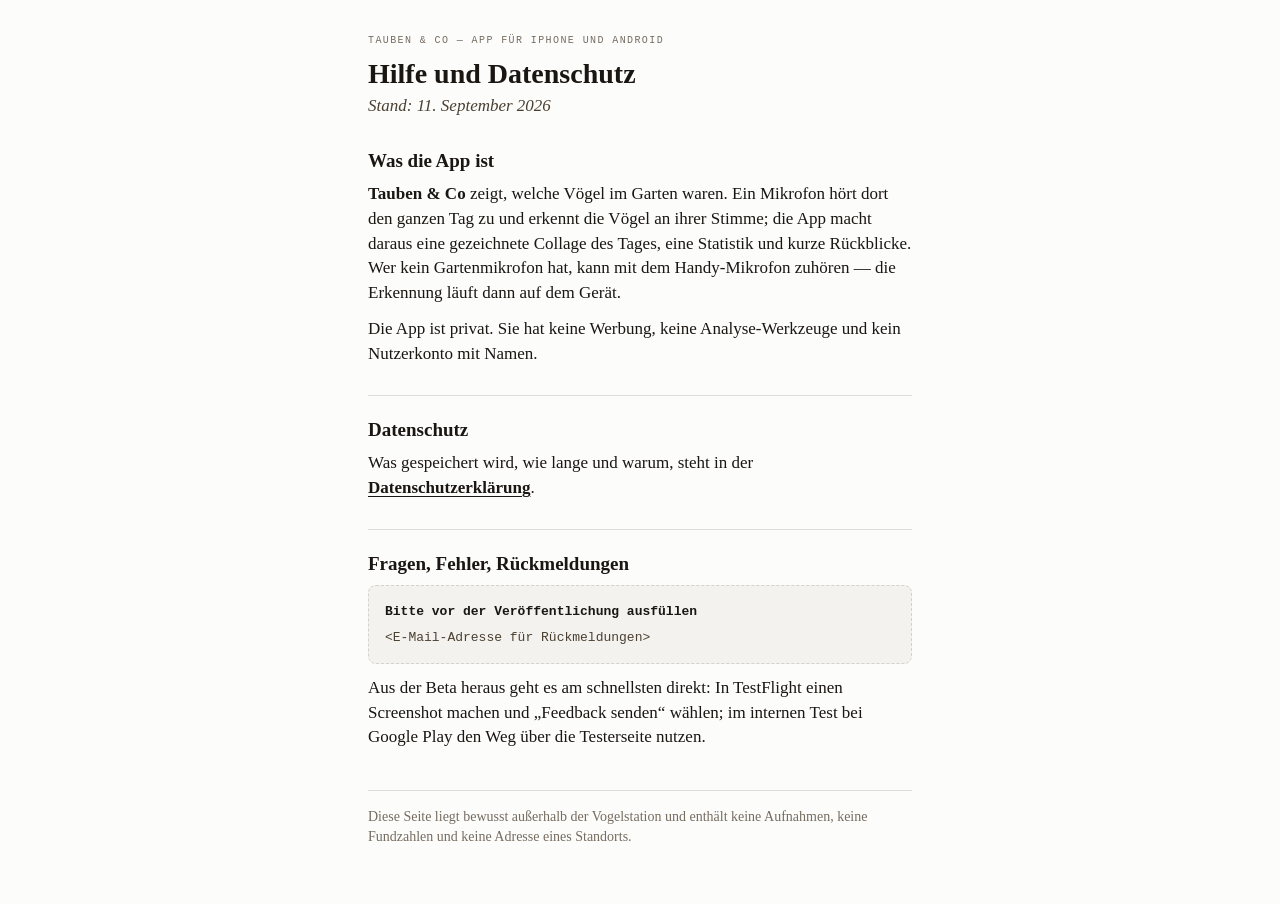
==== index.html @ 103d19b1 "Hilfe- und Datenschutzseite für die App „Tauben & Co" Google Play verlangt eine öffentlich erreichba" ====
<!doctype html>
<html lang="de">
<head>
<meta charset="utf-8">
<meta name="viewport" content="width=device-width, initial-scale=1">
<meta name="robots" content="noindex">
<title>Tauben &amp; Co — Hilfe und Datenschutz</title>
<!--
  Startseite der Support-Seite zur App "Tauben & Co".
  Zweck: oeffentlich erreichbare Adresse fuer Google Play (Datenschutz-URL,
  Pflicht) und App Store Connect (Support-URL, Pflicht). Die Webseite
  taubenundco.de selbst liegt hinter dem Anmelde-Tor und taugt dafuer nicht.
  Stil: Papier/Tinte aus docs/DESIGN.md §3, alles inline, kein Skript,
  kein externer Aufruf, keine Daten aus der Station.
-->
<style>
  :root {
    --paper:  #FCFCFB;
    --paper2: #F3F2EE;
    --ink:    #1A1612;
    --ink2:   #4A3F31;
    --ink-soft-text: #766C60;
    --hairline: rgba(26,22,18,.14);
  }
  @media (prefers-color-scheme: dark) {
    :root {
      --paper:  #17181C;
      --paper2: #212329;
      --ink:    #ECE8E1;
      --ink2:   #B7AFA2;
      --ink-soft-text: #90897D;
      --hairline: rgba(236,232,225,.20);
    }
  }
  html { -webkit-text-size-adjust: 100%; }
  body {
    margin: 0;
    background: var(--paper);
    color: var(--ink);
    font-family: ui-serif, "Iowan Old Style", "New York", Georgia, serif;
    font-size: 17px;
    line-height: 1.45;
  }
  main { max-width: 34rem; margin: 0 auto; padding: 34px 24px 56px; }
  .pre {
    font-family: ui-monospace, "SF Mono", Menlo, monospace;
    font-size: 10px; letter-spacing: .14em; text-transform: uppercase;
    color: var(--ink-soft-text); margin: 0 0 8px;
  }
  h1 { font-size: 28px; font-weight: 600; line-height: 1.2; margin: 0 0 4px; }
  .stand { color: var(--ink2); font-style: italic; margin: 0 0 28px; }
  h2 {
    font-size: 19px; font-weight: 600; margin: 28px 0 8px;
    padding-top: 20px; border-top: 1px solid var(--hairline);
  }
  h2:first-of-type { border-top: 0; padding-top: 0; }
  p, li { color: var(--ink); }
  p { margin: 0 0 12px; }
  ul { margin: 0 0 12px; padding-left: 20px; }
  li { margin-bottom: 6px; }
  a { color: var(--ink); text-underline-offset: 3px; }
  .platzhalter {
    display: block; background: var(--paper2);
    border: 1px dashed var(--hairline); border-radius: 8px;
    padding: 16px; margin: 0 0 12px;
    font-family: ui-monospace, "SF Mono", Menlo, monospace;
    font-size: 13px; line-height: 1.5; color: var(--ink2);
  }
  .platzhalter b { display: block; margin-bottom: 6px; color: var(--ink); }
  footer {
    margin-top: 40px; padding-top: 16px;
    border-top: 1px solid var(--hairline);
    color: var(--ink-soft-text); font-size: 14px;
  }
</style>
</head>
<body>
<main>

  <p class="pre">Tauben &amp; Co — App für iPhone und Android</p>
  <h1>Hilfe und Datenschutz</h1>
  <p class="stand">Stand: 11. September 2026</p>

  <h2>Was die App ist</h2>
  <p>
    <strong>Tauben &amp; Co</strong> zeigt, welche Vögel im Garten waren. Ein
    Mikrofon hört dort den ganzen Tag zu und erkennt die Vögel an ihrer Stimme;
    die App macht daraus eine gezeichnete Collage des Tages, eine Statistik und
    kurze Rückblicke. Wer kein Gartenmikrofon hat, kann mit dem Handy-Mikrofon
    zuhören — die Erkennung läuft dann auf dem Gerät.
  </p>
  <p>
    Die App ist privat. Sie hat keine Werbung, keine Analyse-Werkzeuge und kein
    Nutzerkonto mit Namen.
  </p>

  <h2>Datenschutz</h2>
  <p>
    Was gespeichert wird, wie lange und warum, steht in der
    <a href="datenschutz.html"><strong>Datenschutzerklärung</strong></a>.
  </p>

  <h2>Fragen, Fehler, Rückmeldungen</h2>
  <p class="platzhalter">
    <b>Bitte vor der Veröffentlichung ausfüllen</b>
    &lt;E-Mail-Adresse für Rückmeldungen&gt;
  </p>
  <p>
    Aus der Beta heraus geht es am schnellsten direkt: In TestFlight einen
    Screenshot machen und „Feedback senden“ wählen; im internen Test bei Google
    Play den Weg über die Testerseite nutzen.
  </p>

  <footer>
    Diese Seite liegt bewusst außerhalb der Vogelstation und enthält keine
    Aufnahmen, keine Fundzahlen und keine Adresse eines Standorts.
  </footer>

</main>
</body>
</html>
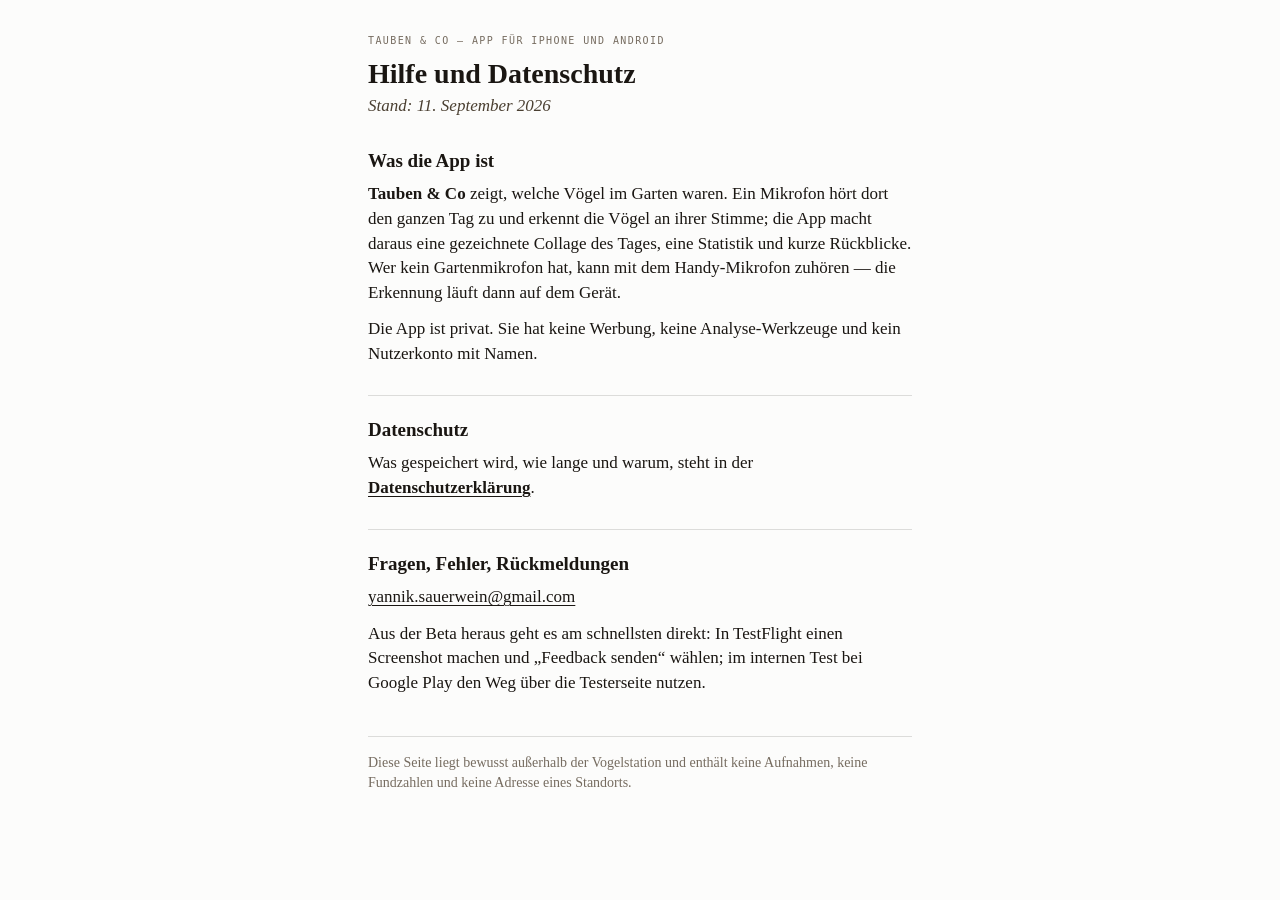
==== commit 327d296a: "Verantwortlichen und Kontaktadresse eingetragen Ersetzt die beiden Platzhalter: Name und E-Mail in A" ====
--- a/index.html
+++ b/index.html
@@ -101,9 +101,8 @@
   </p>
 
   <h2>Fragen, Fehler, Rückmeldungen</h2>
-  <p class="platzhalter">
-    <b>Bitte vor der Veröffentlichung ausfüllen</b>
-    &lt;E-Mail-Adresse für Rückmeldungen&gt;
+  <p>
+    <a href="mailto:yannik.sauerwein@gmail.com">yannik.sauerwein@gmail.com</a>
   </p>
   <p>
     Aus der Beta heraus geht es am schnellsten direkt: In TestFlight einen
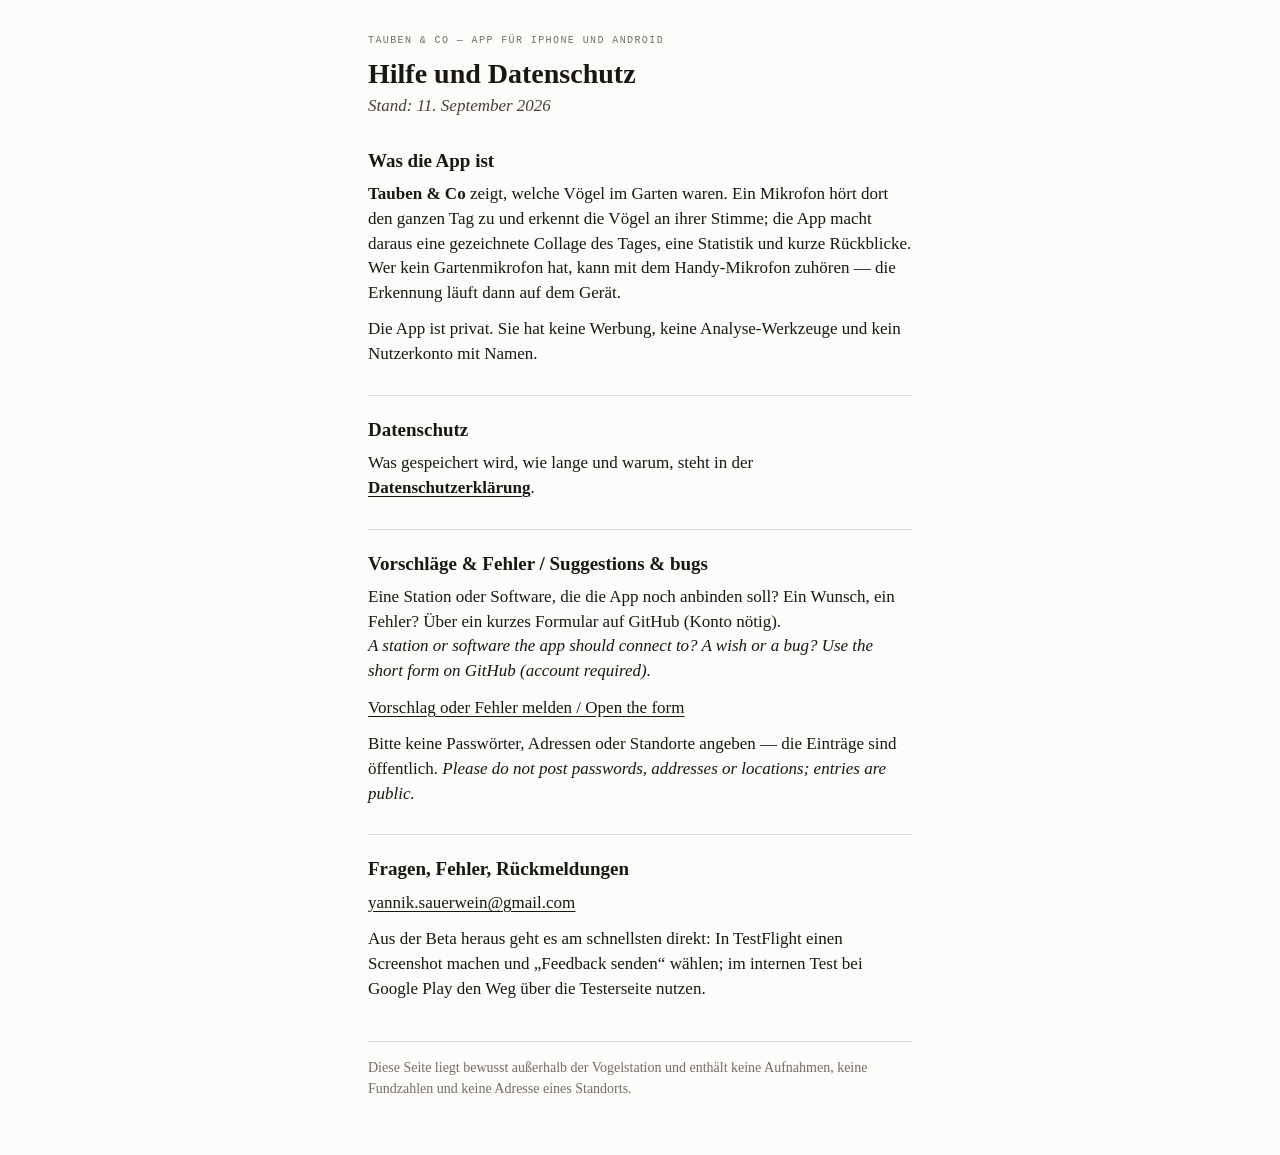
==== commit 3099e800: "Add issue forms for integration suggestions, features and bugs Bilingual (EN/DE) GitHub issue forms," ====
--- a/index.html
+++ b/index.html
@@ -100,6 +100,21 @@
     <a href="datenschutz.html"><strong>Datenschutzerklärung</strong></a>.
   </p>
 
+  <h2>Vorschläge &amp; Fehler / Suggestions &amp; bugs</h2>
+  <p>
+    Eine Station oder Software, die die App noch anbinden soll? Ein Wunsch, ein
+    Fehler? Über ein kurzes Formular auf GitHub (Konto nötig).<br>
+    <em>A station or software the app should connect to? A wish or a bug? Use
+    the short form on GitHub (account required).</em>
+  </p>
+  <p>
+    <a href="https://github.com/Yannick158/taubenundco-support/issues/new/choose">Vorschlag oder Fehler melden / Open the form</a>
+  </p>
+  <p>
+    Bitte keine Passwörter, Adressen oder Standorte angeben — die Einträge sind
+    öffentlich. <em>Please do not post passwords, addresses or locations; entries are public.</em>
+  </p>
+
   <h2>Fragen, Fehler, Rückmeldungen</h2>
   <p>
     <a href="mailto:yannik.sauerwein@gmail.com">yannik.sauerwein@gmail.com</a>
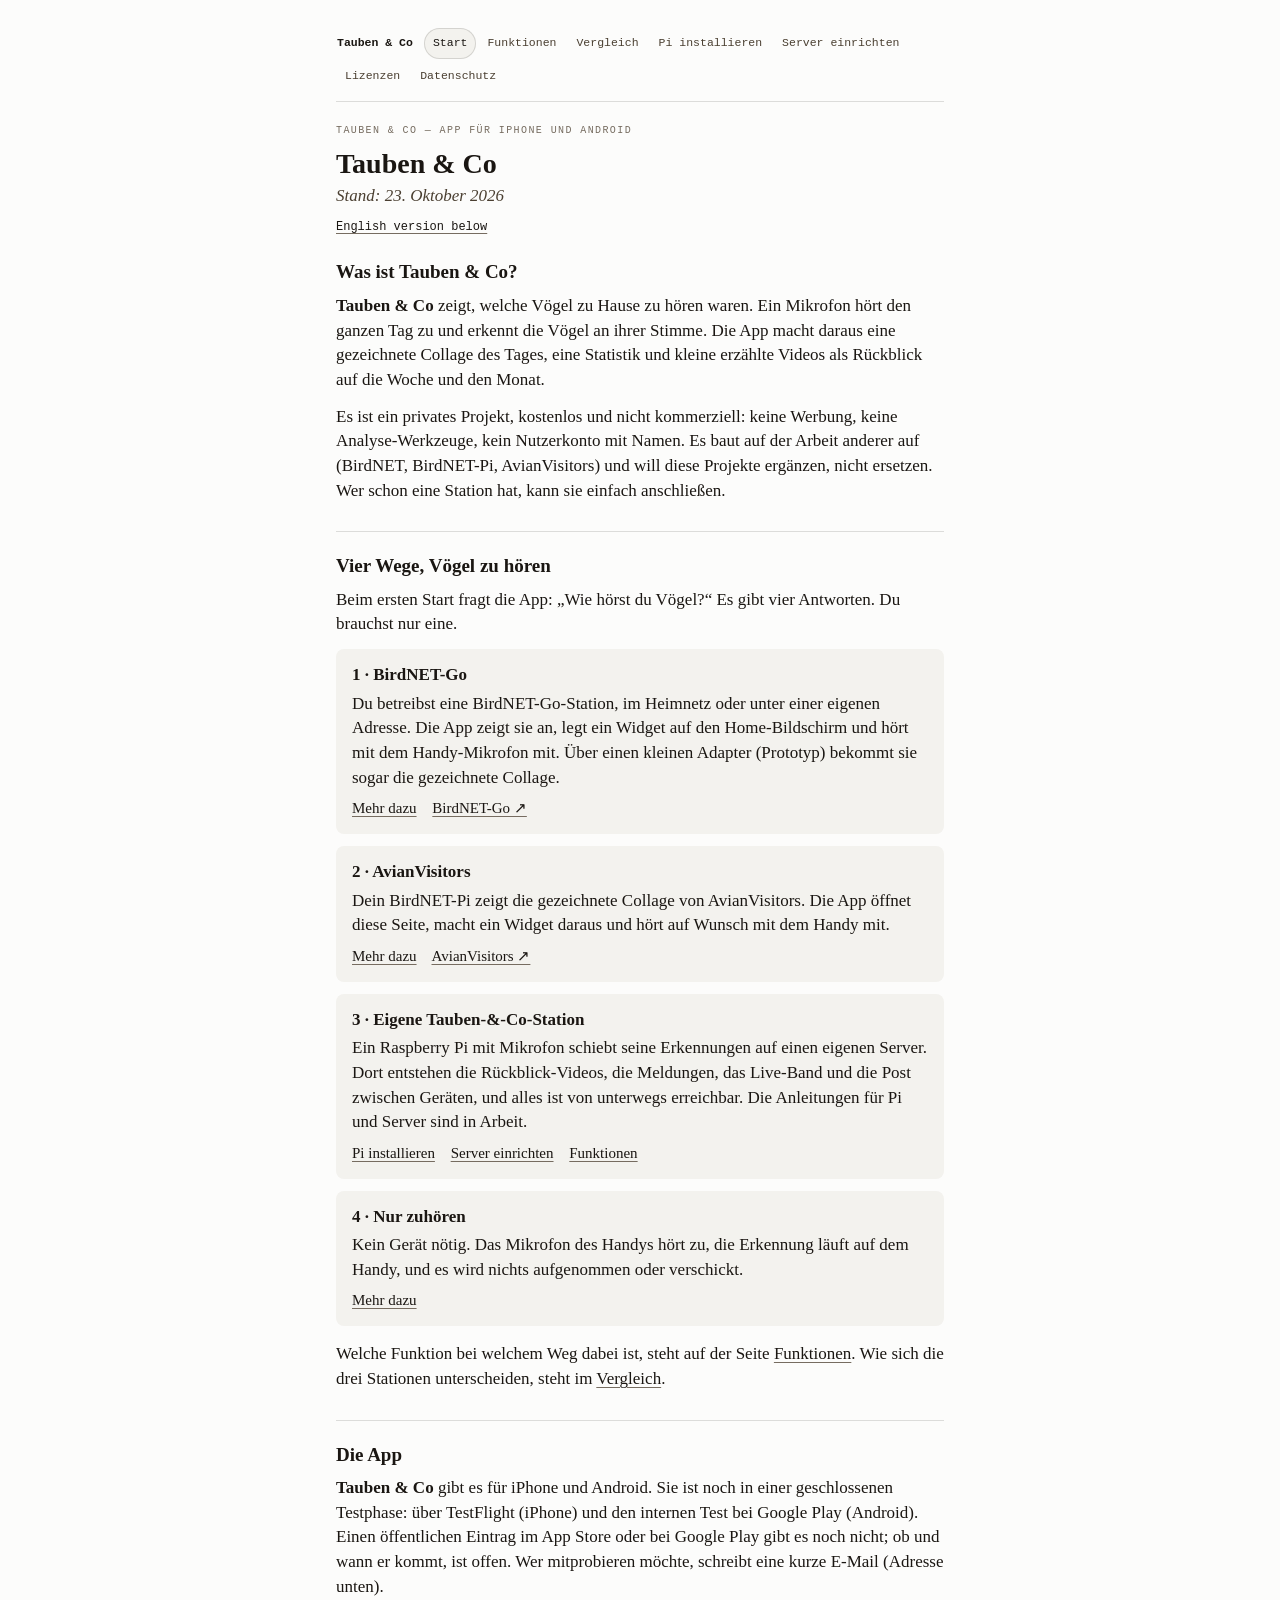
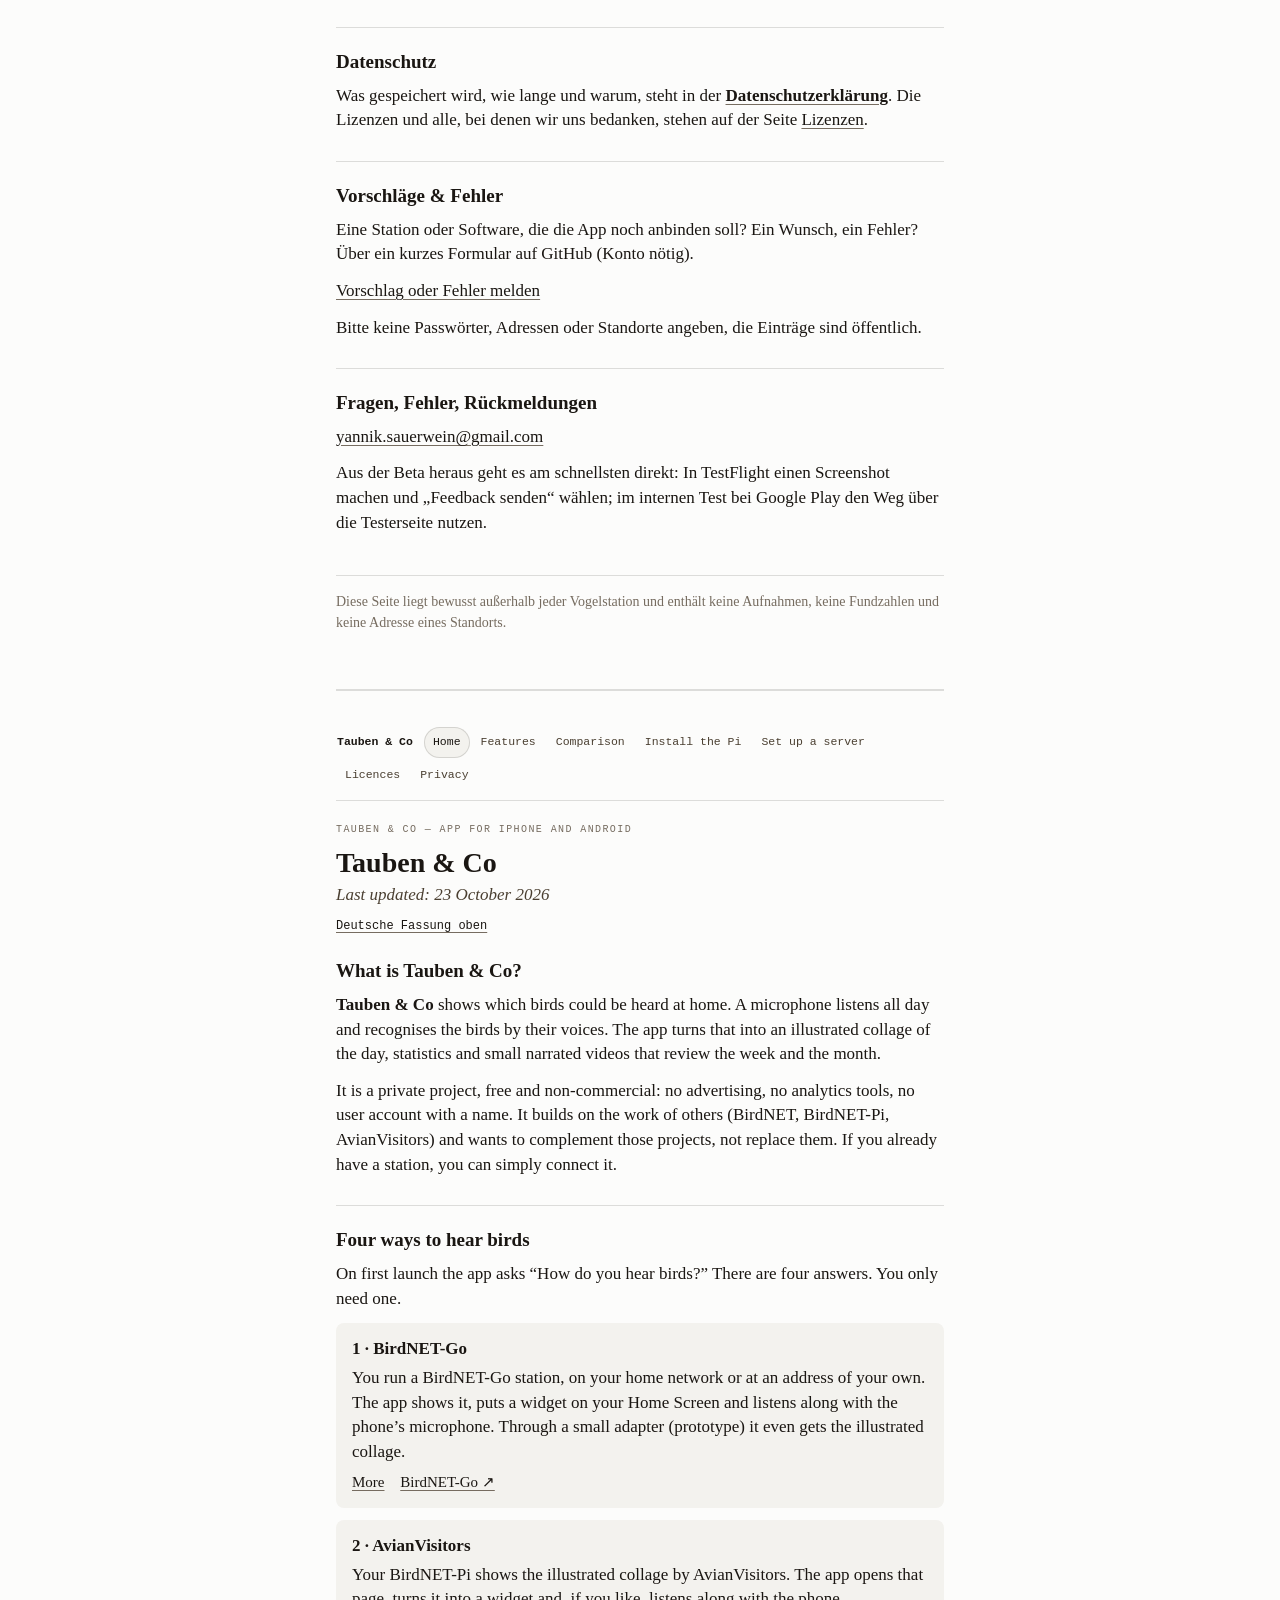
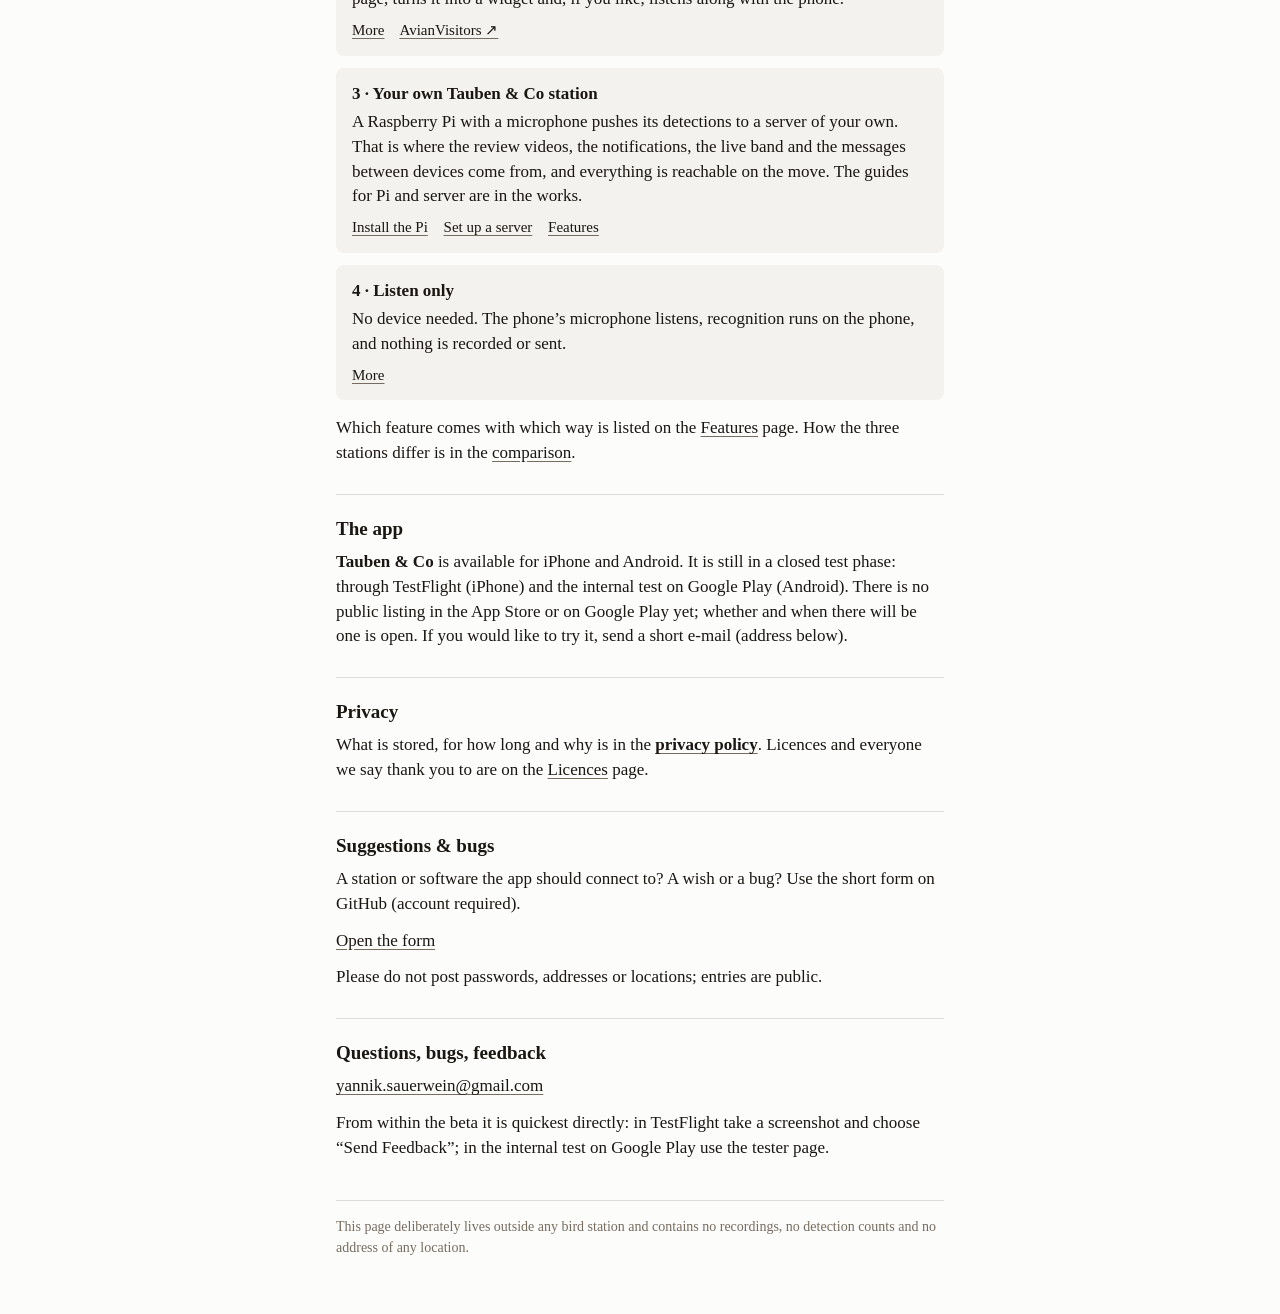
==== commit 38c9dab2: "Webseite: Funktionen, Vergleich, Anleitungen (Vorschau), Lizenzen, gemeinsame Navigation Neue Seiten" ====
--- a/index.html
+++ b/index.html
@@ -4,115 +4,96 @@
 <meta charset="utf-8">
 <meta name="viewport" content="width=device-width, initial-scale=1">
 <meta name="robots" content="noindex">
-<title>Tauben &amp; Co — Hilfe und Datenschutz</title>
-<!--
-  Startseite der Support-Seite zur App "Tauben & Co".
-  Zweck: oeffentlich erreichbare Adresse fuer Google Play (Datenschutz-URL,
-  Pflicht) und App Store Connect (Support-URL, Pflicht). Die Webseite
-  taubenundco.de selbst liegt hinter dem Anmelde-Tor und taugt dafuer nicht.
-  Stil: Papier/Tinte aus docs/DESIGN.md §3, alles inline, kein Skript,
-  kein externer Aufruf, keine Daten aus der Station.
--->
-<style>
-  :root {
-    --paper:  #FCFCFB;
-    --paper2: #F3F2EE;
-    --ink:    #1A1612;
-    --ink2:   #4A3F31;
-    --ink-soft-text: #766C60;
-    --hairline: rgba(26,22,18,.14);
-  }
-  @media (prefers-color-scheme: dark) {
-    :root {
-      --paper:  #17181C;
-      --paper2: #212329;
-      --ink:    #ECE8E1;
-      --ink2:   #B7AFA2;
-      --ink-soft-text: #90897D;
-      --hairline: rgba(236,232,225,.20);
-    }
-  }
-  html { -webkit-text-size-adjust: 100%; }
-  body {
-    margin: 0;
-    background: var(--paper);
-    color: var(--ink);
-    font-family: ui-serif, "Iowan Old Style", "New York", Georgia, serif;
-    font-size: 17px;
-    line-height: 1.45;
-  }
-  main { max-width: 34rem; margin: 0 auto; padding: 34px 24px 56px; }
-  .pre {
-    font-family: ui-monospace, "SF Mono", Menlo, monospace;
-    font-size: 10px; letter-spacing: .14em; text-transform: uppercase;
-    color: var(--ink-soft-text); margin: 0 0 8px;
-  }
-  h1 { font-size: 28px; font-weight: 600; line-height: 1.2; margin: 0 0 4px; }
-  .stand { color: var(--ink2); font-style: italic; margin: 0 0 28px; }
-  h2 {
-    font-size: 19px; font-weight: 600; margin: 28px 0 8px;
-    padding-top: 20px; border-top: 1px solid var(--hairline);
-  }
-  h2:first-of-type { border-top: 0; padding-top: 0; }
-  p, li { color: var(--ink); }
-  p { margin: 0 0 12px; }
-  ul { margin: 0 0 12px; padding-left: 20px; }
-  li { margin-bottom: 6px; }
-  a { color: var(--ink); text-underline-offset: 3px; }
-  .platzhalter {
-    display: block; background: var(--paper2);
-    border: 1px dashed var(--hairline); border-radius: 8px;
-    padding: 16px; margin: 0 0 12px;
-    font-family: ui-monospace, "SF Mono", Menlo, monospace;
-    font-size: 13px; line-height: 1.5; color: var(--ink2);
-  }
-  .platzhalter b { display: block; margin-bottom: 6px; color: var(--ink); }
-  footer {
-    margin-top: 40px; padding-top: 16px;
-    border-top: 1px solid var(--hairline);
-    color: var(--ink-soft-text); font-size: 14px;
-  }
-</style>
+<meta name="description" content="Tauben &amp; Co zeigt, welche Vögel zu Hause zu hören waren: vier Wege, Hilfe und Datenschutz.">
+<title>Hilfe und Datenschutz — Tauben &amp; Co · Help and privacy</title>
+<link rel="stylesheet" href="stil.css">
 </head>
 <body>
 <main>
 
+<section id="de" lang="de">
+  <nav class="nav" aria-label="Seiten"><a class="marke" href="index.html">Tauben &amp; Co</a><a href="index.html" aria-current="page">Start</a><a href="funktionen.html">Funktionen</a><a href="vergleich.html">Vergleich</a><a href="pi-installieren.html">Pi installieren</a><a href="server-einrichten.html">Server einrichten</a><a href="lizenzen.html">Lizenzen</a><a href="datenschutz.html">Datenschutz</a></nav>
   <p class="pre">Tauben &amp; Co — App für iPhone und Android</p>
-  <h1>Hilfe und Datenschutz</h1>
-  <p class="stand">Stand: 11. September 2026</p>
-
-  <h2>Was die App ist</h2>
-  <p>
-    <strong>Tauben &amp; Co</strong> zeigt, welche Vögel im Garten waren. Ein
-    Mikrofon hört dort den ganzen Tag zu und erkennt die Vögel an ihrer Stimme;
-    die App macht daraus eine gezeichnete Collage des Tages, eine Statistik und
-    kurze Rückblicke. Wer kein Gartenmikrofon hat, kann mit dem Handy-Mikrofon
-    zuhören — die Erkennung läuft dann auf dem Gerät.
-  </p>
-  <p>
-    Die App ist privat. Sie hat keine Werbung, keine Analyse-Werkzeuge und kein
-    Nutzerkonto mit Namen.
+  <h1>Tauben &amp; Co</h1>
+  <p class="stand">Stand: 23. Oktober 2026</p>
+  <p class="sprachhinweis"><a href="#en" hreflang="en">English version below</a></p>
+
+  <h2 class="erste">Was ist Tauben &amp; Co?</h2>
+  <p>
+    <strong>Tauben &amp; Co</strong> zeigt, welche Vögel zu Hause zu hören waren. Ein
+    Mikrofon hört den ganzen Tag zu und erkennt die Vögel an ihrer Stimme. Die App macht
+    daraus eine gezeichnete Collage des Tages, eine Statistik und kleine erzählte Videos
+    als Rückblick auf die Woche und den Monat.
+  </p>
+  <p>
+    Es ist ein privates Projekt, kostenlos und nicht kommerziell: keine Werbung, keine
+    Analyse-Werkzeuge, kein Nutzerkonto mit Namen. Es baut auf der Arbeit anderer auf
+    (BirdNET, BirdNET-Pi, AvianVisitors) und will diese Projekte ergänzen, nicht ersetzen.
+    Wer schon eine Station hat, kann sie einfach anschließen.
+  </p>
+
+  <h2>Vier Wege, Vögel zu hören</h2>
+  <p>Beim ersten Start fragt die App: „Wie hörst du Vögel?“ Es gibt vier Antworten. Du brauchst nur eine.</p>
+  <ul class="wege">
+    <li class="weg" id="weg-go">
+      <h3>1 · BirdNET-Go</h3>
+      <p>Du betreibst eine BirdNET-Go-Station, im Heimnetz oder unter einer eigenen Adresse.
+         Die App zeigt sie an, legt ein Widget auf den Home-Bildschirm und hört mit dem
+         Handy-Mikrofon mit. Über einen kleinen Adapter (Prototyp) bekommt sie sogar die
+         gezeichnete Collage.</p>
+      <p class="links"><a href="vergleich.html#go">Mehr dazu</a> <a href="https://github.com/tphakala/birdnet-go" rel="noopener">BirdNET-Go ↗</a></p>
+    </li>
+    <li class="weg" id="weg-avian">
+      <h3>2 · AvianVisitors</h3>
+      <p>Dein BirdNET-Pi zeigt die gezeichnete Collage von AvianVisitors. Die App öffnet diese
+         Seite, macht ein Widget daraus und hört auf Wunsch mit dem Handy mit.</p>
+      <p class="links"><a href="vergleich.html#avian">Mehr dazu</a> <a href="https://github.com/Twarner491/AvianVisitors" rel="noopener">AvianVisitors ↗</a></p>
+    </li>
+    <li class="weg" id="weg-station">
+      <h3>3 · Eigene Tauben-&amp;-Co-Station</h3>
+      <p>Ein Raspberry Pi mit Mikrofon schiebt seine Erkennungen auf einen eigenen Server.
+         Dort entstehen die Rückblick-Videos, die Meldungen, das Live-Band und die Post
+         zwischen Geräten, und alles ist von unterwegs erreichbar. Die Anleitungen für Pi und
+         Server sind in Arbeit.</p>
+      <p class="links"><a href="pi-installieren.html">Pi installieren</a> <a href="server-einrichten.html">Server einrichten</a> <a href="funktionen.html">Funktionen</a></p>
+    </li>
+    <li class="weg" id="weg-zuhoeren">
+      <h3>4 · Nur zuhören</h3>
+      <p>Kein Gerät nötig. Das Mikrofon des Handys hört zu, die Erkennung läuft auf dem
+         Handy, und es wird nichts aufgenommen oder verschickt.</p>
+      <p class="links"><a href="funktionen.html#zuhoeren">Mehr dazu</a></p>
+    </li>
+  </ul>
+  <p>Welche Funktion bei welchem Weg dabei ist, steht auf der Seite
+    <a href="funktionen.html">Funktionen</a>. Wie sich die drei Stationen unterscheiden, steht
+    im <a href="vergleich.html">Vergleich</a>.</p>
+
+  <h2>Die App</h2>
+  <p>
+    <strong>Tauben &amp; Co</strong> gibt es für iPhone und Android. Sie ist noch in einer
+    geschlossenen Testphase: über TestFlight (iPhone) und den internen Test bei Google Play
+    (Android). Einen öffentlichen Eintrag im App Store oder bei Google Play gibt es noch
+    nicht; ob und wann er kommt, ist offen. Wer mitprobieren möchte, schreibt eine kurze
+    E-Mail (Adresse unten).
   </p>
 
   <h2>Datenschutz</h2>
   <p>
     Was gespeichert wird, wie lange und warum, steht in der
-    <a href="datenschutz.html"><strong>Datenschutzerklärung</strong></a>.
-  </p>
-
-  <h2>Vorschläge &amp; Fehler / Suggestions &amp; bugs</h2>
-  <p>
-    Eine Station oder Software, die die App noch anbinden soll? Ein Wunsch, ein
-    Fehler? Über ein kurzes Formular auf GitHub (Konto nötig).<br>
-    <em>A station or software the app should connect to? A wish or a bug? Use
-    the short form on GitHub (account required).</em>
-  </p>
-  <p>
-    <a href="https://github.com/Yannick158/taubenundco-support/issues/new/choose">Vorschlag oder Fehler melden / Open the form</a>
-  </p>
-  <p>
-    Bitte keine Passwörter, Adressen oder Standorte angeben — die Einträge sind
-    öffentlich. <em>Please do not post passwords, addresses or locations; entries are public.</em>
+    <a href="datenschutz.html"><strong>Datenschutzerklärung</strong></a>. Die Lizenzen und
+    alle, bei denen wir uns bedanken, stehen auf der Seite <a href="lizenzen.html">Lizenzen</a>.
+  </p>
+
+  <h2>Vorschläge &amp; Fehler</h2>
+  <p>
+    Eine Station oder Software, die die App noch anbinden soll? Ein Wunsch, ein Fehler?
+    Über ein kurzes Formular auf GitHub (Konto nötig).
+  </p>
+  <p>
+    <a href="https://github.com/Yannick158/taubenundco-support/issues/new/choose">Vorschlag oder Fehler melden</a>
+  </p>
+  <p>
+    Bitte keine Passwörter, Adressen oder Standorte angeben, die Einträge sind öffentlich.
   </p>
 
   <h2>Fragen, Fehler, Rückmeldungen</h2>
@@ -120,15 +101,115 @@
     <a href="mailto:yannik.sauerwein@gmail.com">yannik.sauerwein@gmail.com</a>
   </p>
   <p>
-    Aus der Beta heraus geht es am schnellsten direkt: In TestFlight einen
-    Screenshot machen und „Feedback senden“ wählen; im internen Test bei Google
-    Play den Weg über die Testerseite nutzen.
+    Aus der Beta heraus geht es am schnellsten direkt: In TestFlight einen Screenshot
+    machen und „Feedback senden“ wählen; im internen Test bei Google Play den Weg über die
+    Testerseite nutzen.
   </p>
 
   <footer>
-    Diese Seite liegt bewusst außerhalb der Vogelstation und enthält keine
-    Aufnahmen, keine Fundzahlen und keine Adresse eines Standorts.
+    Diese Seite liegt bewusst außerhalb jeder Vogelstation und enthält keine Aufnahmen,
+    keine Fundzahlen und keine Adresse eines Standorts.
   </footer>
+
+</section>
+
+<section id="en" lang="en">
+  <nav class="nav" aria-label="Pages"><a class="marke" href="index.html">Tauben &amp; Co</a><a href="index.html" aria-current="page">Home</a><a href="funktionen.html">Features</a><a href="vergleich.html">Comparison</a><a href="pi-installieren.html">Install the Pi</a><a href="server-einrichten.html">Set up a server</a><a href="lizenzen.html">Licences</a><a href="datenschutz.html">Privacy</a></nav>
+  <p class="pre">Tauben &amp; Co — app for iPhone and Android</p>
+  <h1>Tauben &amp; Co</h1>
+  <p class="stand">Last updated: 23 October 2026</p>
+  <p class="sprachhinweis"><a href="#de" hreflang="de">Deutsche Fassung oben</a></p>
+
+  <h2 class="erste">What is Tauben &amp; Co?</h2>
+  <p>
+    <strong>Tauben &amp; Co</strong> shows which birds could be heard at home. A microphone
+    listens all day and recognises the birds by their voices. The app turns that into an
+    illustrated collage of the day, statistics and small narrated videos that review the
+    week and the month.
+  </p>
+  <p>
+    It is a private project, free and non-commercial: no advertising, no analytics tools, no
+    user account with a name. It builds on the work of others (BirdNET, BirdNET-Pi,
+    AvianVisitors) and wants to complement those projects, not replace them. If you already
+    have a station, you can simply connect it.
+  </p>
+
+  <h2>Four ways to hear birds</h2>
+  <p>On first launch the app asks “How do you hear birds?” There are four answers. You only need one.</p>
+  <ul class="wege">
+    <li class="weg">
+      <h3>1 · BirdNET-Go</h3>
+      <p>You run a BirdNET-Go station, on your home network or at an address of your own. The
+         app shows it, puts a widget on your Home Screen and listens along with the phone’s
+         microphone. Through a small adapter (prototype) it even gets the illustrated collage.</p>
+      <p class="links"><a href="vergleich.html#go-en">More</a> <a href="https://github.com/tphakala/birdnet-go" rel="noopener">BirdNET-Go ↗</a></p>
+    </li>
+    <li class="weg">
+      <h3>2 · AvianVisitors</h3>
+      <p>Your BirdNET-Pi shows the illustrated collage by AvianVisitors. The app opens that
+         page, turns it into a widget and, if you like, listens along with the phone.</p>
+      <p class="links"><a href="vergleich.html#avian-en">More</a> <a href="https://github.com/Twarner491/AvianVisitors" rel="noopener">AvianVisitors ↗</a></p>
+    </li>
+    <li class="weg">
+      <h3>3 · Your own Tauben &amp; Co station</h3>
+      <p>A Raspberry Pi with a microphone pushes its detections to a server of your own. That is
+         where the review videos, the notifications, the live band and the messages between
+         devices come from, and everything is reachable on the move. The guides for Pi and
+         server are in the works.</p>
+      <p class="links"><a href="pi-installieren.html#en">Install the Pi</a> <a href="server-einrichten.html#en">Set up a server</a> <a href="funktionen.html#en">Features</a></p>
+    </li>
+    <li class="weg">
+      <h3>4 · Listen only</h3>
+      <p>No device needed. The phone’s microphone listens, recognition runs on the phone, and
+         nothing is recorded or sent.</p>
+      <p class="links"><a href="funktionen.html#zuhoeren-en">More</a></p>
+    </li>
+  </ul>
+  <p>Which feature comes with which way is listed on the <a href="funktionen.html#en">Features</a>
+    page. How the three stations differ is in the <a href="vergleich.html#en">comparison</a>.</p>
+
+  <h2>The app</h2>
+  <p>
+    <strong>Tauben &amp; Co</strong> is available for iPhone and Android. It is still in a closed
+    test phase: through TestFlight (iPhone) and the internal test on Google Play (Android).
+    There is no public listing in the App Store or on Google Play yet; whether and when
+    there will be one is open. If you would like to try it, send a short e-mail (address below).
+  </p>
+
+  <h2>Privacy</h2>
+  <p>
+    What is stored, for how long and why is in the
+    <a href="datenschutz.html#en"><strong>privacy policy</strong></a>. Licences and everyone
+    we say thank you to are on the <a href="lizenzen.html#en">Licences</a> page.
+  </p>
+
+  <h2>Suggestions &amp; bugs</h2>
+  <p>
+    A station or software the app should connect to? A wish or a bug? Use the short form on
+    GitHub (account required).
+  </p>
+  <p>
+    <a href="https://github.com/Yannick158/taubenundco-support/issues/new/choose">Open the form</a>
+  </p>
+  <p>
+    Please do not post passwords, addresses or locations; entries are public.
+  </p>
+
+  <h2>Questions, bugs, feedback</h2>
+  <p>
+    <a href="mailto:yannik.sauerwein@gmail.com">yannik.sauerwein@gmail.com</a>
+  </p>
+  <p>
+    From within the beta it is quickest directly: in TestFlight take a screenshot and choose
+    “Send Feedback”; in the internal test on Google Play use the tester page.
+  </p>
+
+  <footer>
+    This page deliberately lives outside any bird station and contains no recordings, no
+    detection counts and no address of any location.
+  </footer>
+
+</section>
 
 </main>
 </body>
--- a/stil.css
+++ b/stil.css
@@ -0,0 +1,156 @@
+/* Gemeinsames Stylesheet der Seiten von "Tauben & Co".
+   Papier/Tinte wie in der App (docs/DESIGN.md §3). Keine fremden Schriften,
+   kein Skript, kein externer Aufruf. */
+:root {
+  --paper:  #FCFCFB;
+  --paper2: #F3F2EE;
+  --ink:    #1A1612;
+  --ink2:   #4A3F31;
+  --ink-soft-text: #766C60;
+  --hairline: rgba(26,22,18,.14);
+  --akzent: #2F5D3A;
+}
+@media (prefers-color-scheme: dark) {
+  :root {
+    --paper:  #17181C;
+    --paper2: #212329;
+    --ink:    #ECE8E1;
+    --ink2:   #B7AFA2;
+    --ink-soft-text: #90897D;
+    --hairline: rgba(236,232,225,.20);
+    --akzent: #8FC79B;
+  }
+}
+html { -webkit-text-size-adjust: 100%; }
+body {
+  margin: 0;
+  background: var(--paper);
+  color: var(--ink);
+  font-family: ui-serif, "Iowan Old Style", "New York", Georgia, serif;
+  font-size: 17px;
+  line-height: 1.45;
+}
+main { max-width: 38rem; margin: 0 auto; padding: 28px 20px 56px; }
+.pre {
+  font-family: ui-monospace, "SF Mono", Menlo, monospace;
+  font-size: 10px; letter-spacing: .14em; text-transform: uppercase;
+  color: var(--ink-soft-text); margin: 0 0 8px;
+}
+h1 { font-size: 28px; font-weight: 600; line-height: 1.2; margin: 0 0 4px; }
+.stand { color: var(--ink2); font-style: italic; margin: 0 0 20px; }
+h2 {
+  font-size: 19px; font-weight: 600; margin: 28px 0 8px;
+  padding-top: 20px; border-top: 1px solid var(--hairline);
+}
+h2.erste { border-top: 0; padding-top: 0; margin-top: 20px; }
+h3 { font-size: 16px; font-weight: 600; margin: 18px 0 6px; }
+p { margin: 0 0 12px; }
+ul, ol { margin: 0 0 12px; padding-left: 22px; }
+li { margin-bottom: 6px; }
+strong { font-weight: 600; }
+a { color: var(--ink); text-underline-offset: 3px; text-decoration-color: var(--ink-soft-text); }
+a:hover { text-decoration-color: var(--ink); }
+code {
+  font-family: ui-monospace, "SF Mono", Menlo, monospace;
+  font-size: .86em; background: var(--paper2); padding: 1px 5px; border-radius: 4px;
+}
+
+/* Navigation: steht am Anfang jeder Sprachfassung */
+.nav {
+  display: flex; flex-wrap: wrap; gap: 2px 2px;
+  margin: 0 0 22px; padding: 0 0 10px; border-bottom: 1px solid var(--hairline);
+  font-family: ui-monospace, "SF Mono", Menlo, monospace;
+  font-size: 11.5px; letter-spacing: 0;
+}
+.nav a {
+  display: inline-block; padding: 6px 8px; border-radius: 999px;
+  text-decoration: none; color: var(--ink2); border: 1px solid transparent;
+}
+.nav a:hover { border-color: var(--hairline); color: var(--ink); }
+.nav a[aria-current="page"] { background: var(--paper2); color: var(--ink); border-color: var(--hairline); }
+.nav .marke { font-weight: 700; color: var(--ink); padding-left: 0; }
+
+.sprachhinweis {
+  font-family: ui-monospace, "SF Mono", Menlo, monospace;
+  font-size: 12px; margin: -10px 0 22px;
+}
+section + section { margin-top: 56px; padding-top: 36px; border-top: 2px solid var(--hairline); }
+section { scroll-margin-top: 16px; }
+
+.kasten { background: var(--paper2); border-radius: 8px; padding: 16px; margin: 0 0 14px; }
+.kasten p:last-child, .kasten ul:last-child { margin-bottom: 0; }
+.hinweis {
+  border: 1px dashed var(--ink-soft-text); border-radius: 8px;
+  padding: 14px 16px; margin: 0 0 16px; background: var(--paper2);
+}
+.hinweis p:last-child { margin-bottom: 0; }
+.hinweis .kopf {
+  font-family: ui-monospace, "SF Mono", Menlo, monospace; font-size: 10px;
+  letter-spacing: .14em; text-transform: uppercase; color: var(--ink-soft-text);
+  display: block; margin-bottom: 6px;
+}
+
+/* Die vier Wege (Startseite) */
+.wege { display: grid; gap: 12px; margin: 0 0 16px; padding: 0; list-style: none; }
+.weg { background: var(--paper2); border-radius: 8px; padding: 14px 16px; margin: 0; }
+.weg h3 { margin: 0 0 4px; font-size: 17px; }
+.weg p { margin: 0 0 8px; }
+.weg .links { margin: 0; font-size: 15px; }
+.weg .links a { margin-right: 12px; white-space: nowrap; }
+
+/* Funktionsliste */
+.legende { display: flex; flex-wrap: wrap; gap: 8px 14px; font-size: 14px; color: var(--ink2); margin: 0 0 8px; }
+.fn { padding: 14px 0; border-top: 1px solid var(--hairline); }
+.fn h3 { margin: 0 0 4px; }
+.fn p { margin: 0 0 8px; }
+.fn .notiz { font-size: 14px; color: var(--ink-soft-text); font-style: italic; }
+.badges { display: flex; flex-wrap: wrap; gap: 5px; margin: 0; padding: 0; list-style: none; }
+.badges li { margin: 0; }
+.b {
+  display: inline-block; font-family: ui-monospace, "SF Mono", Menlo, monospace;
+  font-size: 11px; line-height: 1; padding: 5px 8px; border-radius: 999px;
+  border: 1px solid var(--hairline); color: var(--ink-soft-text);
+}
+.b.ja { background: var(--akzent); border-color: var(--akzent); color: var(--paper); }
+.b.nein { opacity: .55; }
+.b.bald { border-style: dashed; border-color: var(--ink-soft-text); color: var(--ink2); }
+.vh { position: absolute; width: 1px; height: 1px; overflow: hidden; clip: rect(0 0 0 0); white-space: nowrap; }
+.gruppe-titel { scroll-margin-top: 12px; }
+
+/* Tabellen */
+.tabelle { overflow-x: auto; margin: 0 0 14px; }
+table { width: 100%; border-collapse: collapse; font-size: 15px; }
+th, td { text-align: left; vertical-align: top; padding: 8px 12px 8px 0; border-bottom: 1px solid var(--hairline); }
+th {
+  font-family: ui-monospace, "SF Mono", Menlo, monospace; font-size: 10px;
+  letter-spacing: .1em; text-transform: uppercase; color: var(--ink-soft-text); font-weight: 400;
+}
+tbody th { font-size: 11px; width: 7.5rem; }
+@media (max-width: 640px) {
+  table.stapel, table.stapel tbody, table.stapel tr, table.stapel th, table.stapel td { display: block; width: auto; }
+  table.stapel thead { display: none; }
+  table.stapel tr { padding: 10px 0; border-bottom: 1px solid var(--hairline); }
+  table.stapel th, table.stapel td { border: 0; padding: 2px 0; }
+  table.stapel th { margin-bottom: 4px; }
+  table.stapel td[data-l]::before {
+    content: attr(data-l); display: block; margin-top: 6px;
+    font-family: ui-monospace, "SF Mono", Menlo, monospace; font-size: 10px;
+    letter-spacing: .1em; text-transform: uppercase; color: var(--ink-soft-text);
+  }
+}
+
+/* Schrittliste (Anleitungen) */
+ol.schritte { list-style: none; counter-reset: s; padding: 0; margin: 0 0 14px; }
+ol.schritte > li { counter-increment: s; position: relative; padding: 0 0 4px 42px; margin: 0 0 16px; }
+ol.schritte > li::before {
+  content: counter(s); position: absolute; left: 0; top: 0; width: 28px; height: 28px;
+  border: 1px solid var(--ink-soft-text); border-radius: 50%; text-align: center;
+  line-height: 26px; font-family: ui-monospace, "SF Mono", Menlo, monospace; font-size: 13px; color: var(--ink2);
+}
+ol.schritte h3 { margin: 0 0 4px; }
+ol.schritte p, ol.schritte ul { margin-bottom: 8px; }
+
+footer {
+  margin-top: 40px; padding-top: 16px; border-top: 1px solid var(--hairline);
+  color: var(--ink-soft-text); font-size: 14px;
+}
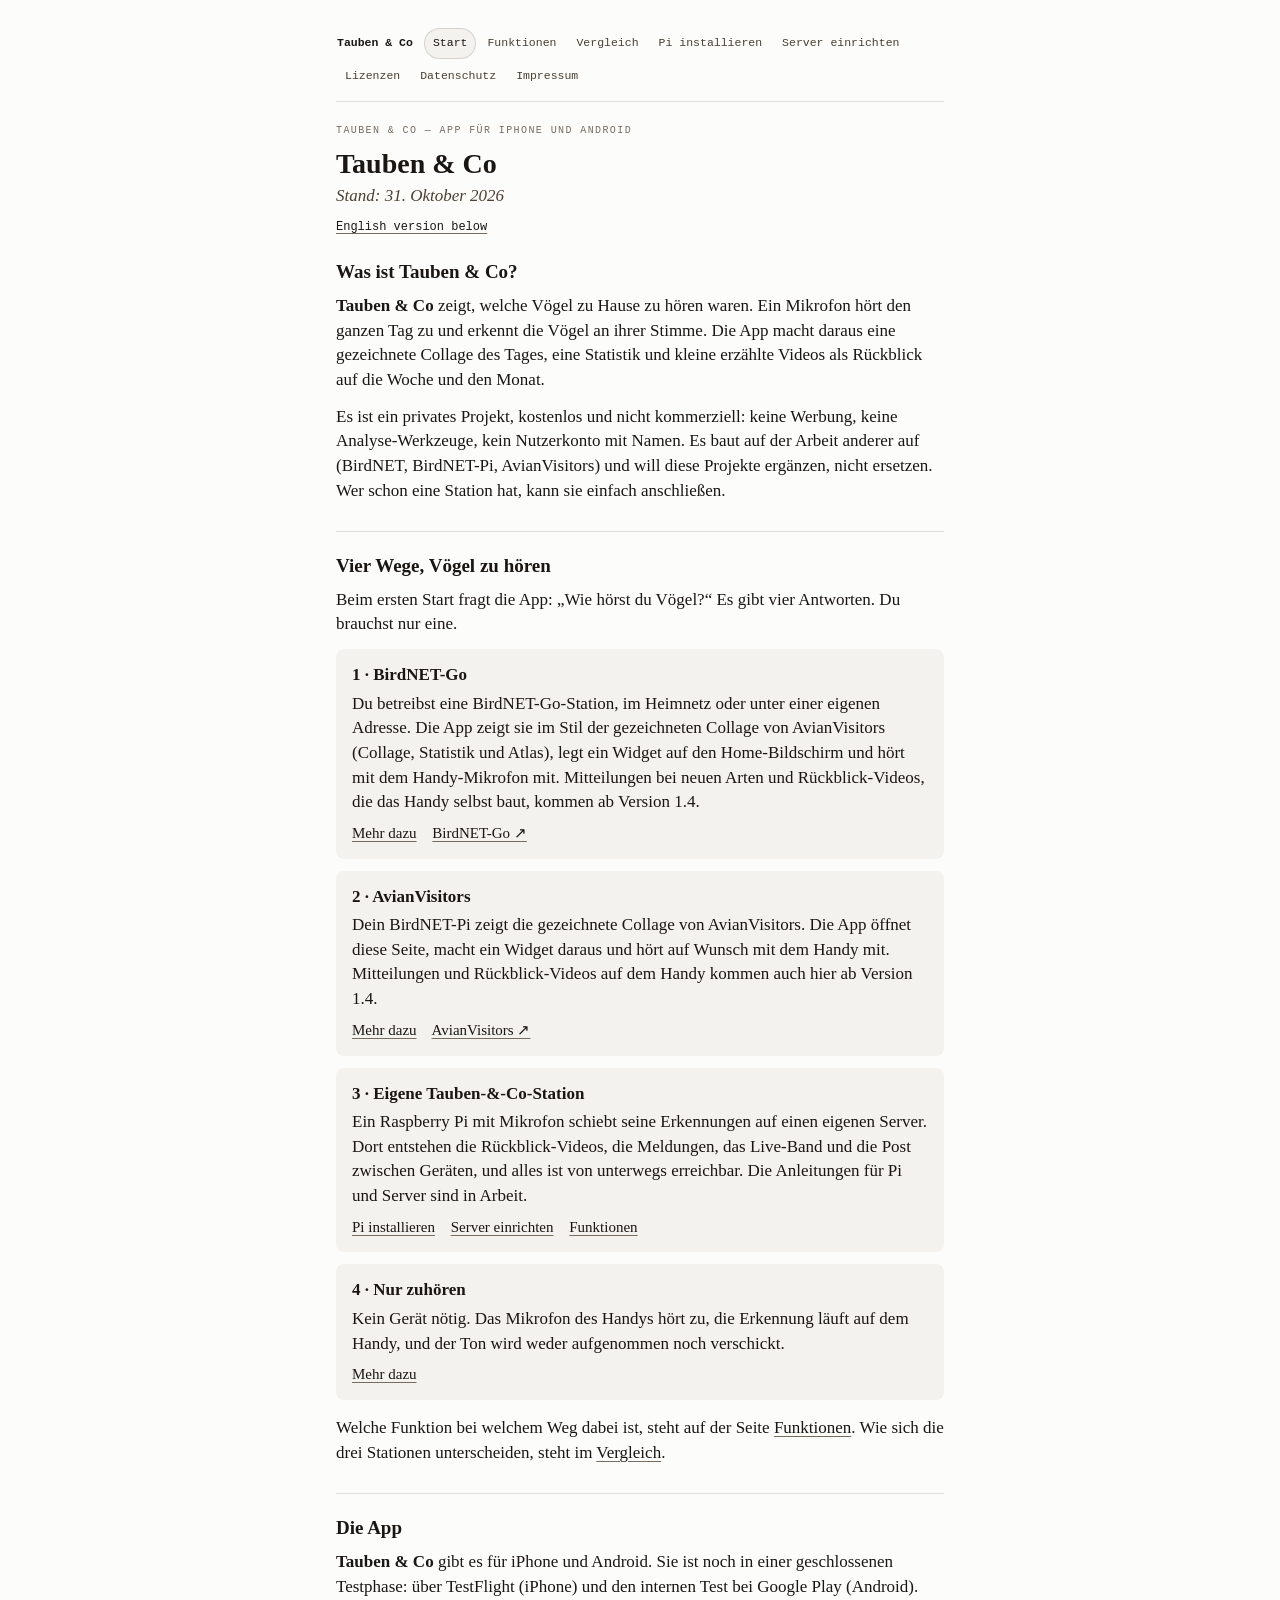
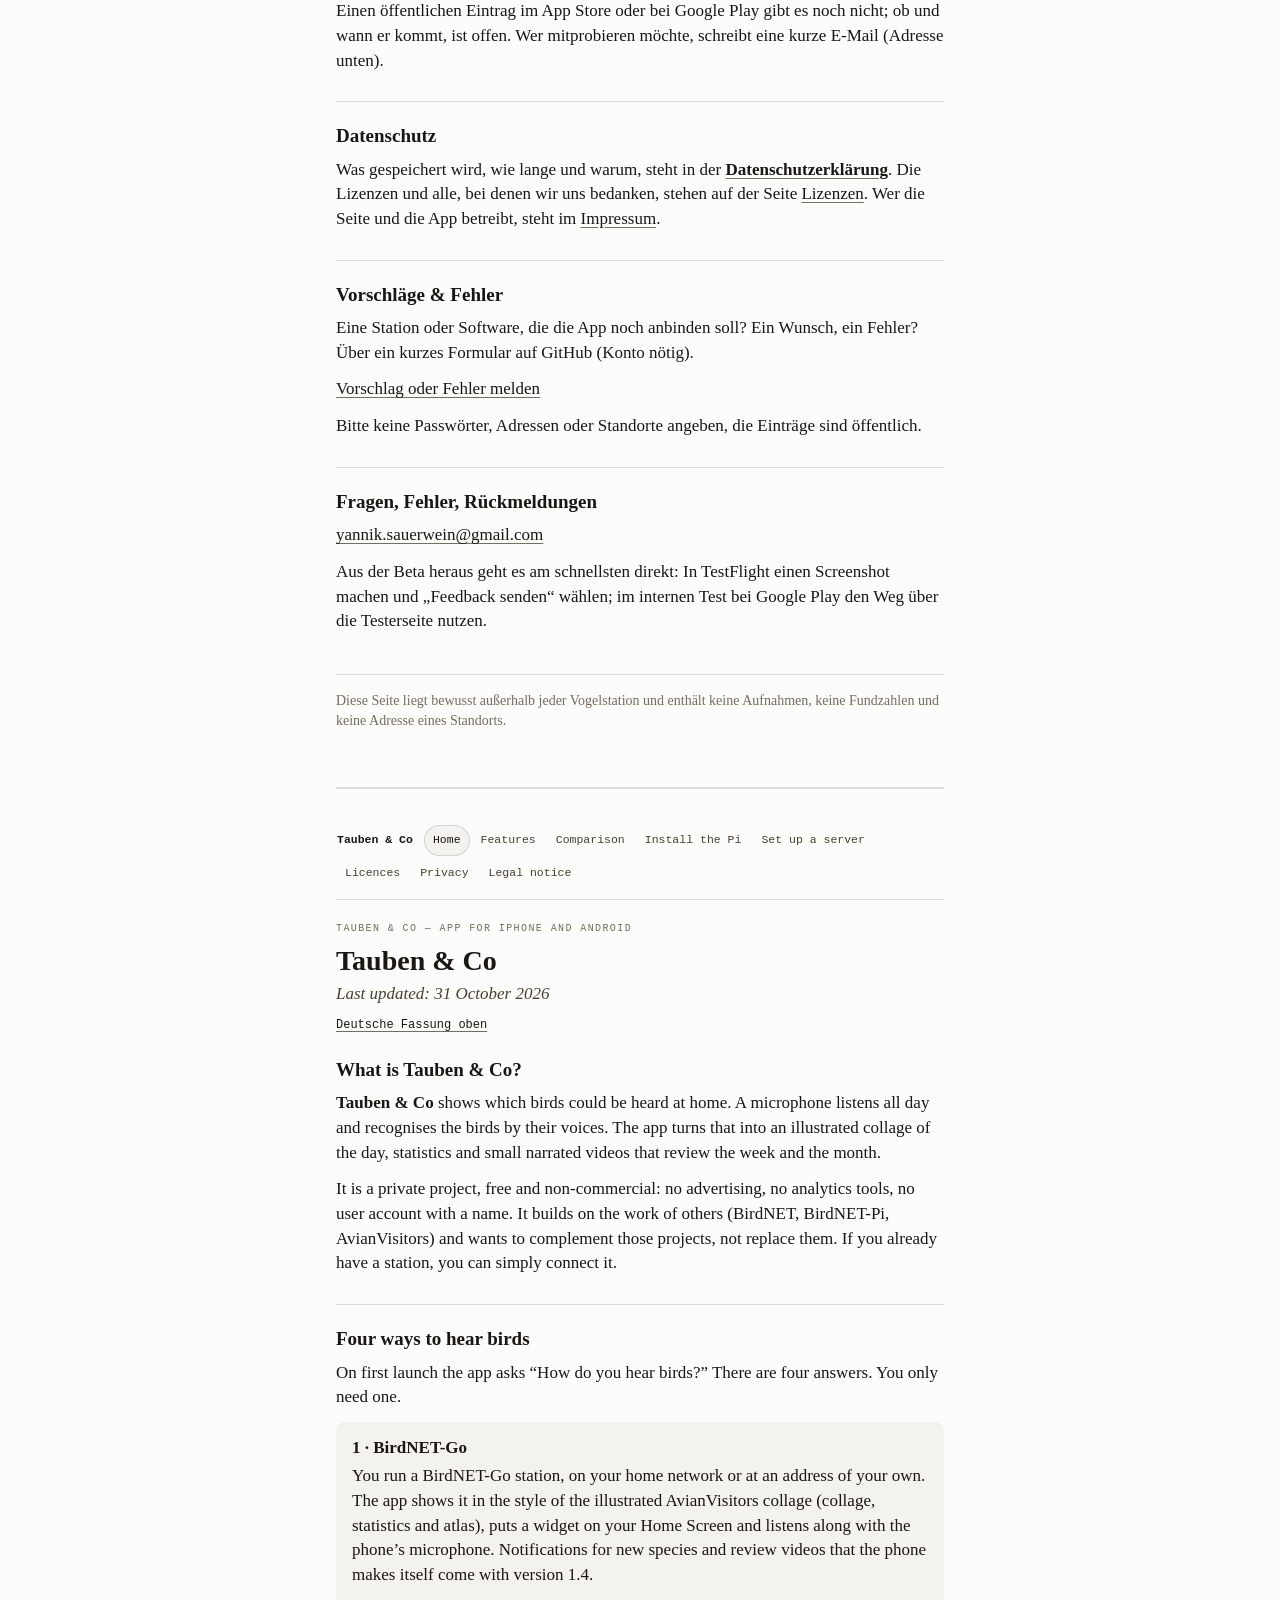
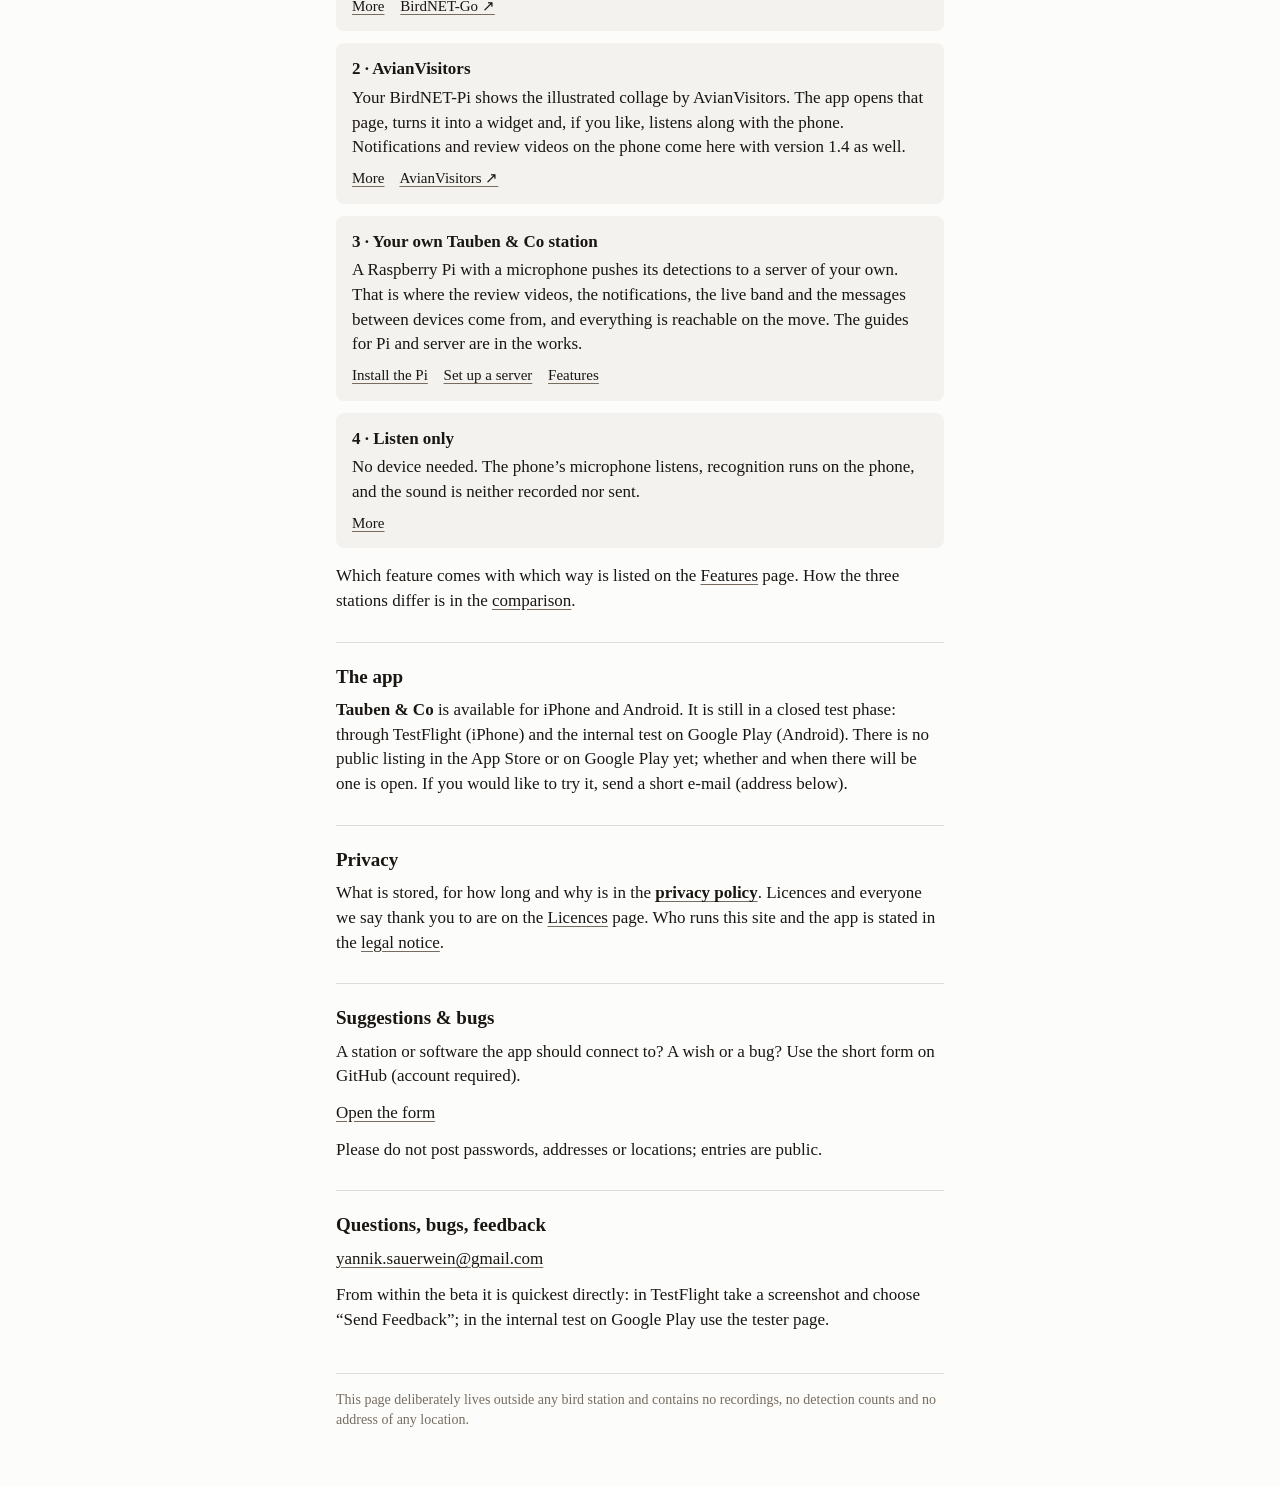
==== commit 8ada6f8e: "Impressum, Datenschutz-Update und Lizenzen (Stand 31.10.2026) - Impressum nach § 18 Abs. 1 MStV - Da" ====
--- a/index.html
+++ b/index.html
@@ -12,10 +12,10 @@
 <main>
 
 <section id="de" lang="de">
-  <nav class="nav" aria-label="Seiten"><a class="marke" href="index.html">Tauben &amp; Co</a><a href="index.html" aria-current="page">Start</a><a href="funktionen.html">Funktionen</a><a href="vergleich.html">Vergleich</a><a href="pi-installieren.html">Pi installieren</a><a href="server-einrichten.html">Server einrichten</a><a href="lizenzen.html">Lizenzen</a><a href="datenschutz.html">Datenschutz</a></nav>
+  <nav class="nav" aria-label="Seiten"><a class="marke" href="index.html">Tauben &amp; Co</a><a href="index.html" aria-current="page">Start</a><a href="funktionen.html">Funktionen</a><a href="vergleich.html">Vergleich</a><a href="pi-installieren.html">Pi installieren</a><a href="server-einrichten.html">Server einrichten</a><a href="lizenzen.html">Lizenzen</a><a href="datenschutz.html">Datenschutz</a><a href="impressum.html">Impressum</a></nav>
   <p class="pre">Tauben &amp; Co — App für iPhone und Android</p>
   <h1>Tauben &amp; Co</h1>
-  <p class="stand">Stand: 23. Oktober 2026</p>
+  <p class="stand">Stand: 31. Oktober 2026</p>
   <p class="sprachhinweis"><a href="#en" hreflang="en">English version below</a></p>
 
   <h2 class="erste">Was ist Tauben &amp; Co?</h2>
@@ -38,15 +38,17 @@
     <li class="weg" id="weg-go">
       <h3>1 · BirdNET-Go</h3>
       <p>Du betreibst eine BirdNET-Go-Station, im Heimnetz oder unter einer eigenen Adresse.
-         Die App zeigt sie an, legt ein Widget auf den Home-Bildschirm und hört mit dem
-         Handy-Mikrofon mit. Über einen kleinen Adapter (Prototyp) bekommt sie sogar die
-         gezeichnete Collage.</p>
+         Die App zeigt sie im Stil der gezeichneten Collage von AvianVisitors (Collage,
+         Statistik und Atlas), legt ein Widget auf den Home-Bildschirm und hört mit dem
+         Handy-Mikrofon mit. Mitteilungen bei neuen Arten und Rückblick-Videos, die das Handy
+         selbst baut, kommen ab Version 1.4.</p>
       <p class="links"><a href="vergleich.html#go">Mehr dazu</a> <a href="https://github.com/tphakala/birdnet-go" rel="noopener">BirdNET-Go ↗</a></p>
     </li>
     <li class="weg" id="weg-avian">
       <h3>2 · AvianVisitors</h3>
       <p>Dein BirdNET-Pi zeigt die gezeichnete Collage von AvianVisitors. Die App öffnet diese
-         Seite, macht ein Widget daraus und hört auf Wunsch mit dem Handy mit.</p>
+         Seite, macht ein Widget daraus und hört auf Wunsch mit dem Handy mit. Mitteilungen
+         und Rückblick-Videos auf dem Handy kommen auch hier ab Version 1.4.</p>
       <p class="links"><a href="vergleich.html#avian">Mehr dazu</a> <a href="https://github.com/Twarner491/AvianVisitors" rel="noopener">AvianVisitors ↗</a></p>
     </li>
     <li class="weg" id="weg-station">
@@ -60,7 +62,7 @@
     <li class="weg" id="weg-zuhoeren">
       <h3>4 · Nur zuhören</h3>
       <p>Kein Gerät nötig. Das Mikrofon des Handys hört zu, die Erkennung läuft auf dem
-         Handy, und es wird nichts aufgenommen oder verschickt.</p>
+         Handy, und der Ton wird weder aufgenommen noch verschickt.</p>
       <p class="links"><a href="funktionen.html#zuhoeren">Mehr dazu</a></p>
     </li>
   </ul>
@@ -82,6 +84,7 @@
     Was gespeichert wird, wie lange und warum, steht in der
     <a href="datenschutz.html"><strong>Datenschutzerklärung</strong></a>. Die Lizenzen und
     alle, bei denen wir uns bedanken, stehen auf der Seite <a href="lizenzen.html">Lizenzen</a>.
+    Wer die Seite und die App betreibt, steht im <a href="impressum.html">Impressum</a>.
   </p>
 
   <h2>Vorschläge &amp; Fehler</h2>
@@ -114,10 +117,10 @@
 </section>
 
 <section id="en" lang="en">
-  <nav class="nav" aria-label="Pages"><a class="marke" href="index.html">Tauben &amp; Co</a><a href="index.html" aria-current="page">Home</a><a href="funktionen.html">Features</a><a href="vergleich.html">Comparison</a><a href="pi-installieren.html">Install the Pi</a><a href="server-einrichten.html">Set up a server</a><a href="lizenzen.html">Licences</a><a href="datenschutz.html">Privacy</a></nav>
+  <nav class="nav" aria-label="Pages"><a class="marke" href="index.html">Tauben &amp; Co</a><a href="index.html" aria-current="page">Home</a><a href="funktionen.html">Features</a><a href="vergleich.html">Comparison</a><a href="pi-installieren.html">Install the Pi</a><a href="server-einrichten.html">Set up a server</a><a href="lizenzen.html">Licences</a><a href="datenschutz.html">Privacy</a><a href="impressum.html">Legal notice</a></nav>
   <p class="pre">Tauben &amp; Co — app for iPhone and Android</p>
   <h1>Tauben &amp; Co</h1>
-  <p class="stand">Last updated: 23 October 2026</p>
+  <p class="stand">Last updated: 31 October 2026</p>
   <p class="sprachhinweis"><a href="#de" hreflang="de">Deutsche Fassung oben</a></p>
 
   <h2 class="erste">What is Tauben &amp; Co?</h2>
@@ -140,14 +143,17 @@
     <li class="weg">
       <h3>1 · BirdNET-Go</h3>
       <p>You run a BirdNET-Go station, on your home network or at an address of your own. The
-         app shows it, puts a widget on your Home Screen and listens along with the phone’s
-         microphone. Through a small adapter (prototype) it even gets the illustrated collage.</p>
+         app shows it in the style of the illustrated AvianVisitors collage (collage, statistics
+         and atlas), puts a widget on your Home Screen and listens along with the phone’s
+         microphone. Notifications for new species and review videos that the phone makes
+         itself come with version 1.4.</p>
       <p class="links"><a href="vergleich.html#go-en">More</a> <a href="https://github.com/tphakala/birdnet-go" rel="noopener">BirdNET-Go ↗</a></p>
     </li>
     <li class="weg">
       <h3>2 · AvianVisitors</h3>
       <p>Your BirdNET-Pi shows the illustrated collage by AvianVisitors. The app opens that
-         page, turns it into a widget and, if you like, listens along with the phone.</p>
+         page, turns it into a widget and, if you like, listens along with the phone.
+         Notifications and review videos on the phone come here with version 1.4 as well.</p>
       <p class="links"><a href="vergleich.html#avian-en">More</a> <a href="https://github.com/Twarner491/AvianVisitors" rel="noopener">AvianVisitors ↗</a></p>
     </li>
     <li class="weg">
@@ -161,7 +167,7 @@
     <li class="weg">
       <h3>4 · Listen only</h3>
       <p>No device needed. The phone’s microphone listens, recognition runs on the phone, and
-         nothing is recorded or sent.</p>
+         the sound is neither recorded nor sent.</p>
       <p class="links"><a href="funktionen.html#zuhoeren-en">More</a></p>
     </li>
   </ul>
@@ -181,6 +187,7 @@
     What is stored, for how long and why is in the
     <a href="datenschutz.html#en"><strong>privacy policy</strong></a>. Licences and everyone
     we say thank you to are on the <a href="lizenzen.html#en">Licences</a> page.
+    Who runs this site and the app is stated in the <a href="impressum.html#en">legal notice</a>.
   </p>
 
   <h2>Suggestions &amp; bugs</h2>
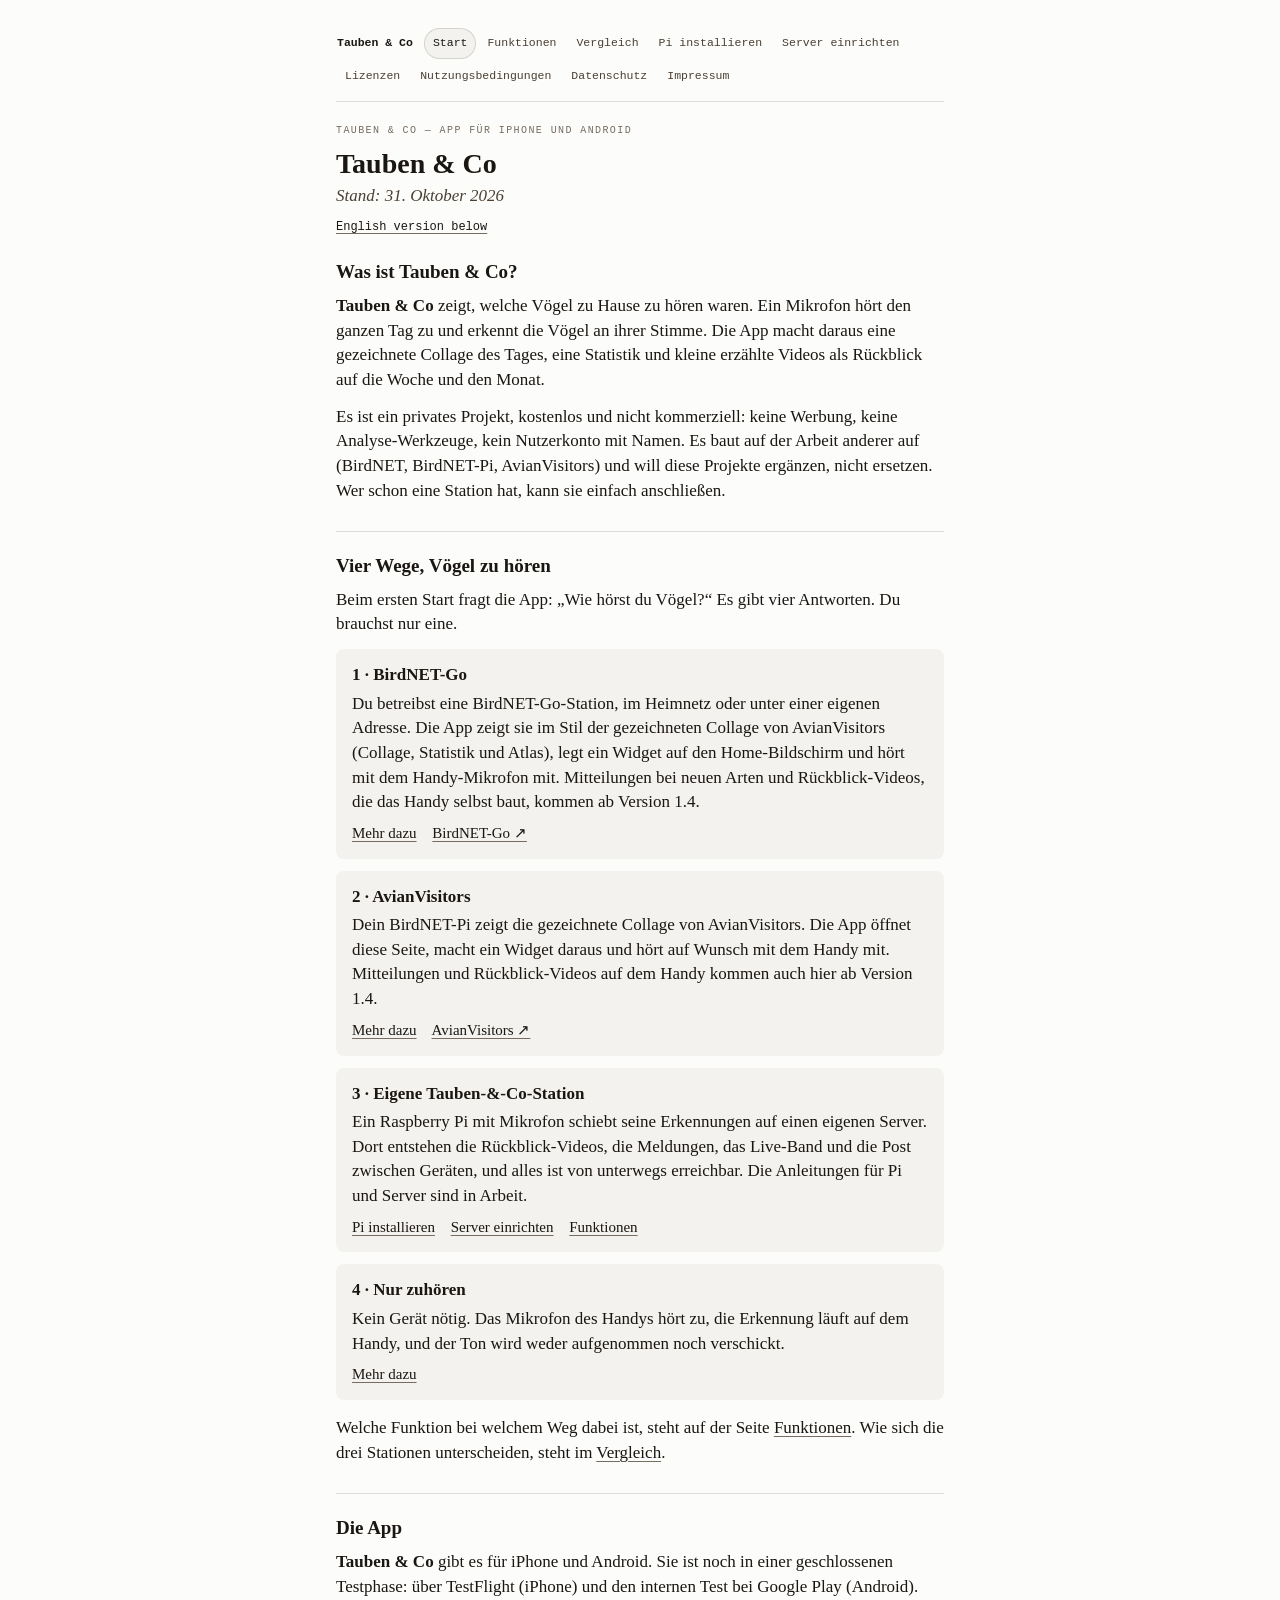
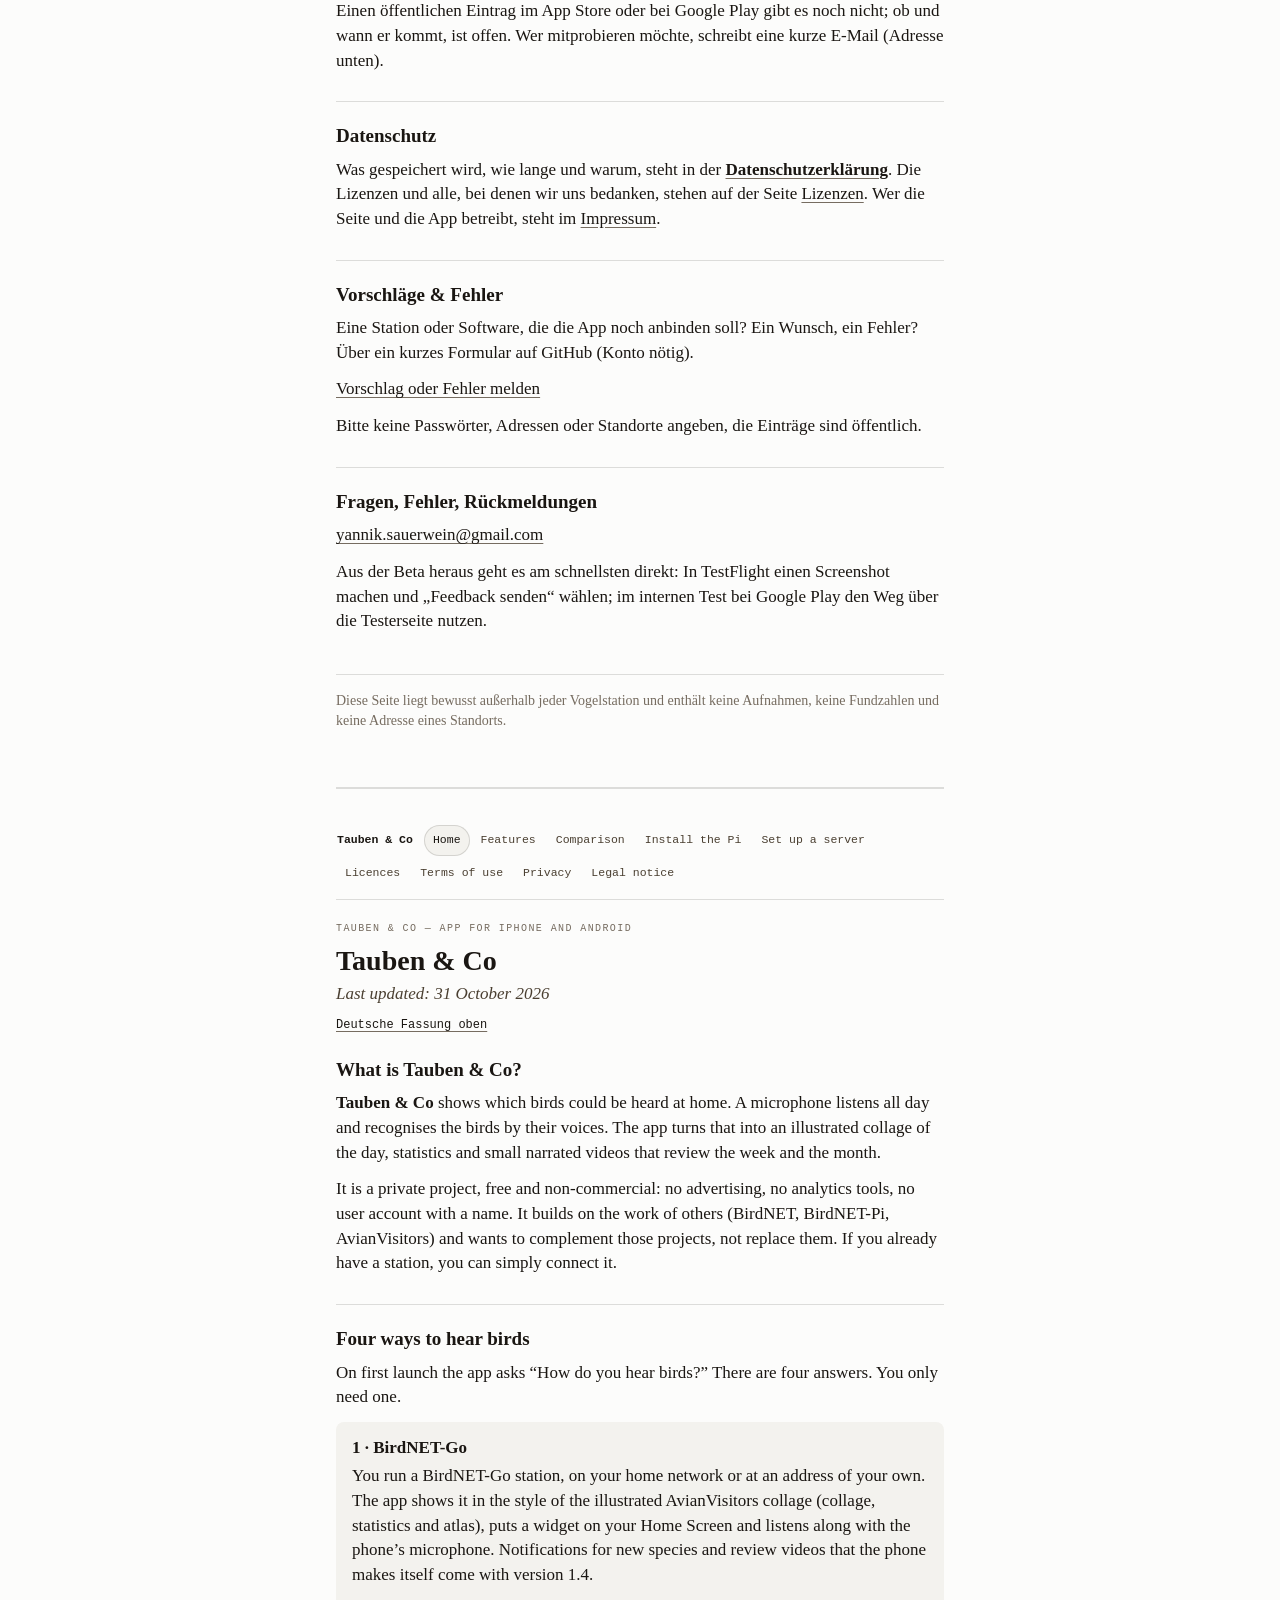
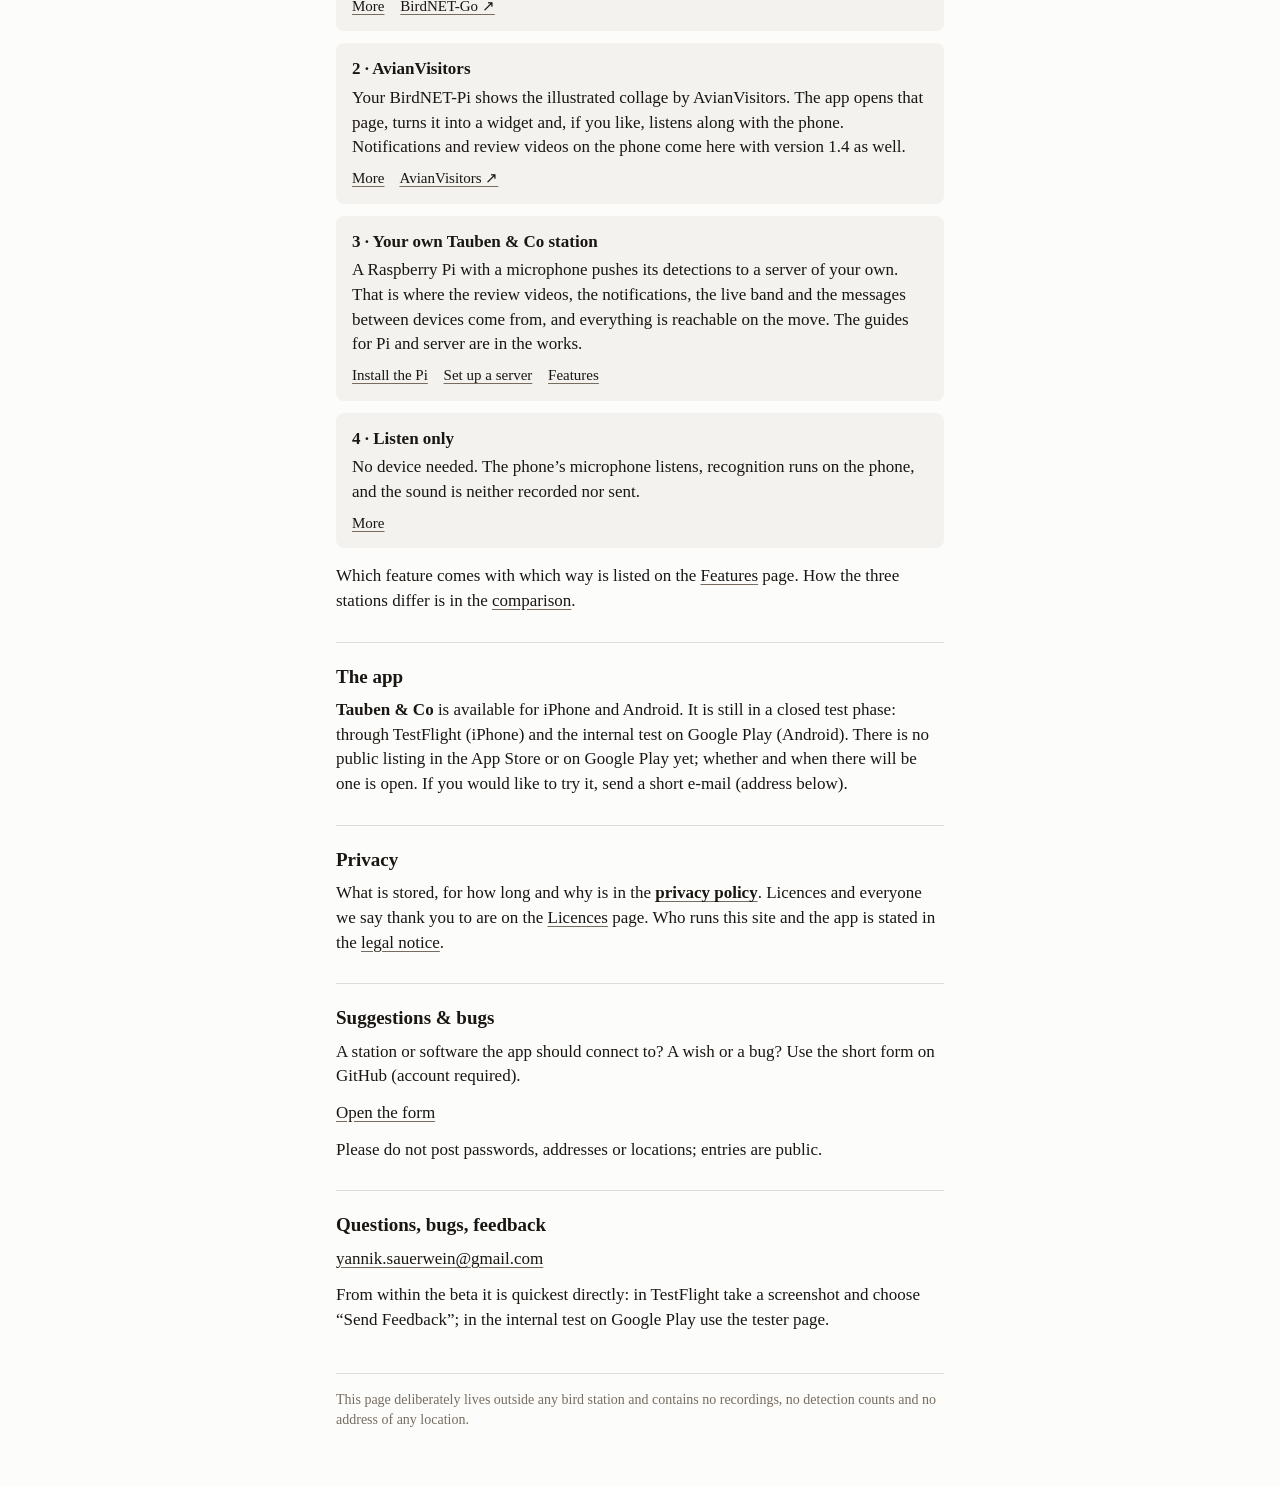
==== commit 4f8fa9f7: "Version 1.4: Nutzungsbedingungen, Datenschutz und Funktionen (Stand 1.11.2026) - Neue Seite nutzungs" ====
--- a/index.html
+++ b/index.html
@@ -12,7 +12,7 @@
 <main>
 
 <section id="de" lang="de">
-  <nav class="nav" aria-label="Seiten"><a class="marke" href="index.html">Tauben &amp; Co</a><a href="index.html" aria-current="page">Start</a><a href="funktionen.html">Funktionen</a><a href="vergleich.html">Vergleich</a><a href="pi-installieren.html">Pi installieren</a><a href="server-einrichten.html">Server einrichten</a><a href="lizenzen.html">Lizenzen</a><a href="datenschutz.html">Datenschutz</a><a href="impressum.html">Impressum</a></nav>
+  <nav class="nav" aria-label="Seiten"><a class="marke" href="index.html">Tauben &amp; Co</a><a href="index.html" aria-current="page">Start</a><a href="funktionen.html">Funktionen</a><a href="vergleich.html">Vergleich</a><a href="pi-installieren.html">Pi installieren</a><a href="server-einrichten.html">Server einrichten</a><a href="lizenzen.html">Lizenzen</a><a href="nutzungsbedingungen.html">Nutzungsbedingungen</a><a href="datenschutz.html">Datenschutz</a><a href="impressum.html">Impressum</a></nav>
   <p class="pre">Tauben &amp; Co — App für iPhone und Android</p>
   <h1>Tauben &amp; Co</h1>
   <p class="stand">Stand: 31. Oktober 2026</p>
@@ -117,7 +117,7 @@
 </section>
 
 <section id="en" lang="en">
-  <nav class="nav" aria-label="Pages"><a class="marke" href="index.html">Tauben &amp; Co</a><a href="index.html" aria-current="page">Home</a><a href="funktionen.html">Features</a><a href="vergleich.html">Comparison</a><a href="pi-installieren.html">Install the Pi</a><a href="server-einrichten.html">Set up a server</a><a href="lizenzen.html">Licences</a><a href="datenschutz.html">Privacy</a><a href="impressum.html">Legal notice</a></nav>
+  <nav class="nav" aria-label="Pages"><a class="marke" href="index.html">Tauben &amp; Co</a><a href="index.html" aria-current="page">Home</a><a href="funktionen.html">Features</a><a href="vergleich.html">Comparison</a><a href="pi-installieren.html">Install the Pi</a><a href="server-einrichten.html">Set up a server</a><a href="lizenzen.html">Licences</a><a href="nutzungsbedingungen.html">Terms of use</a><a href="datenschutz.html">Privacy</a><a href="impressum.html">Legal notice</a></nav>
   <p class="pre">Tauben &amp; Co — app for iPhone and Android</p>
   <h1>Tauben &amp; Co</h1>
   <p class="stand">Last updated: 31 October 2026</p>
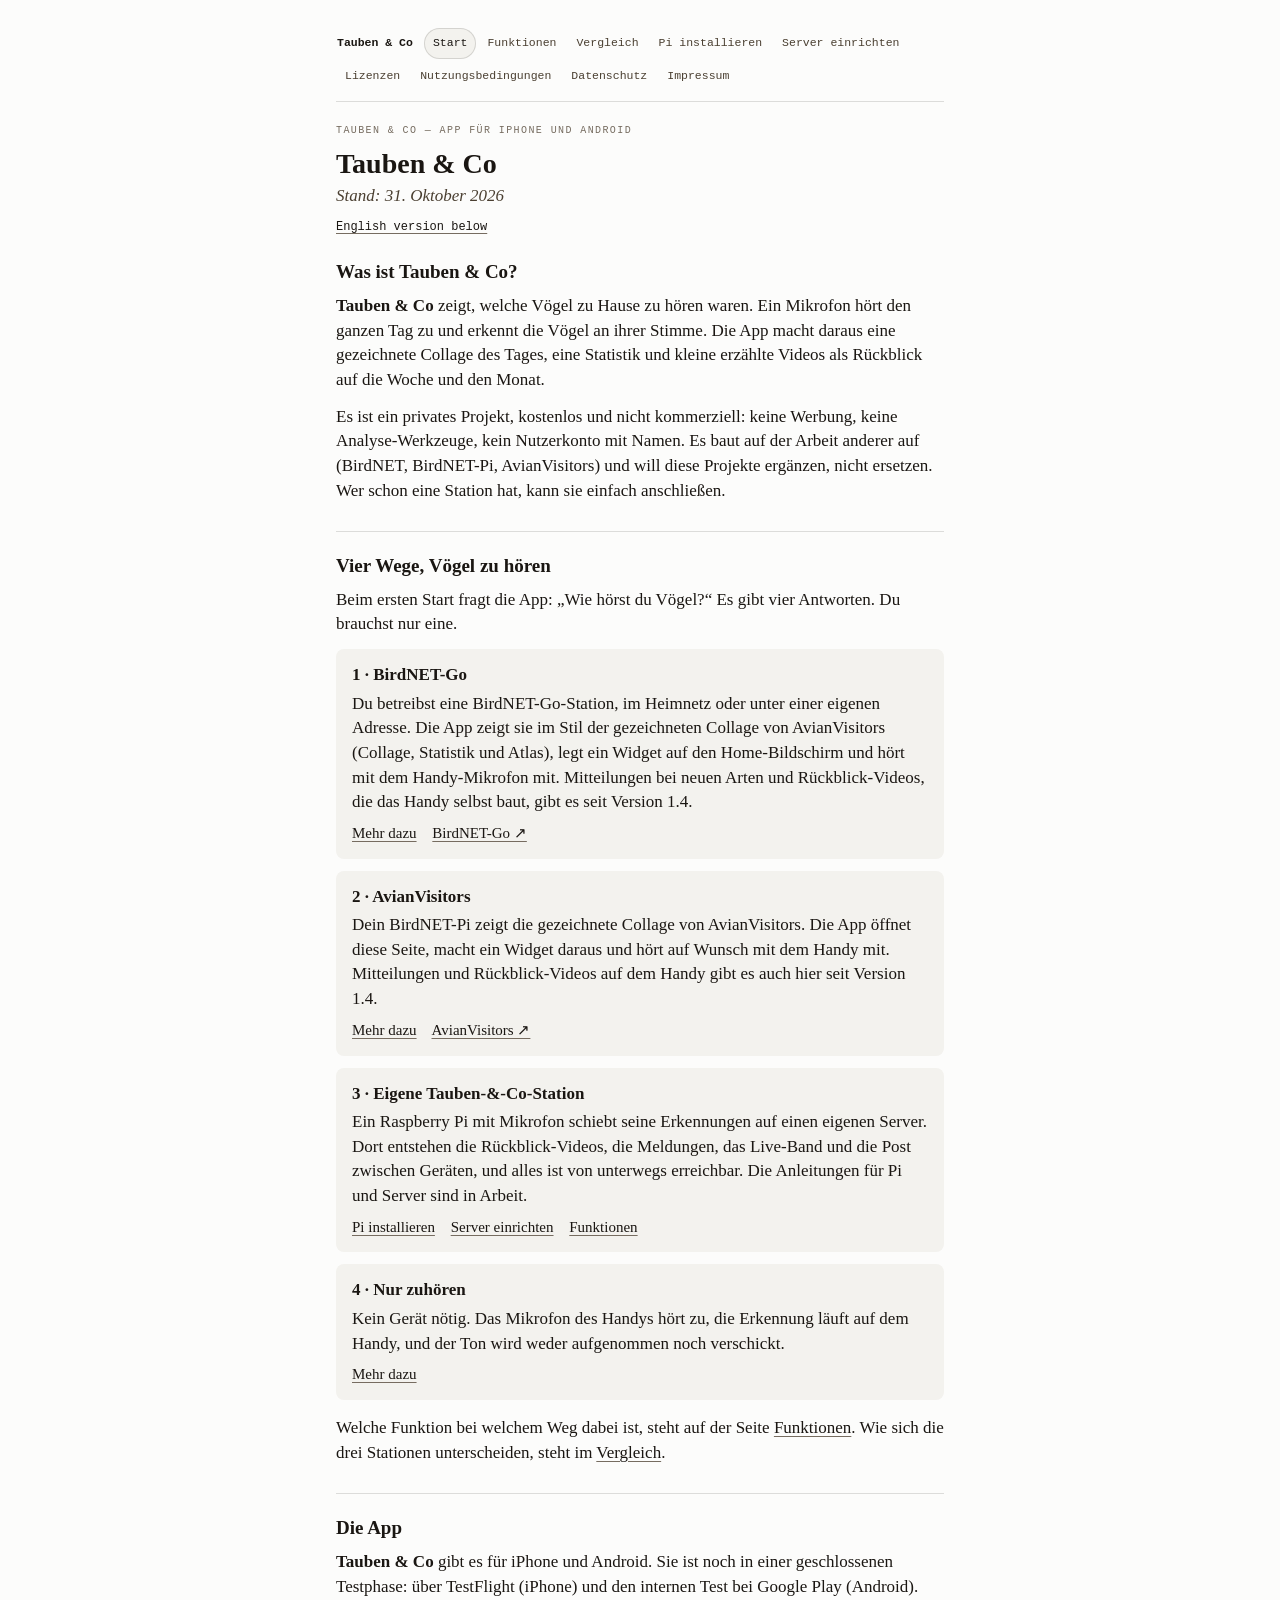
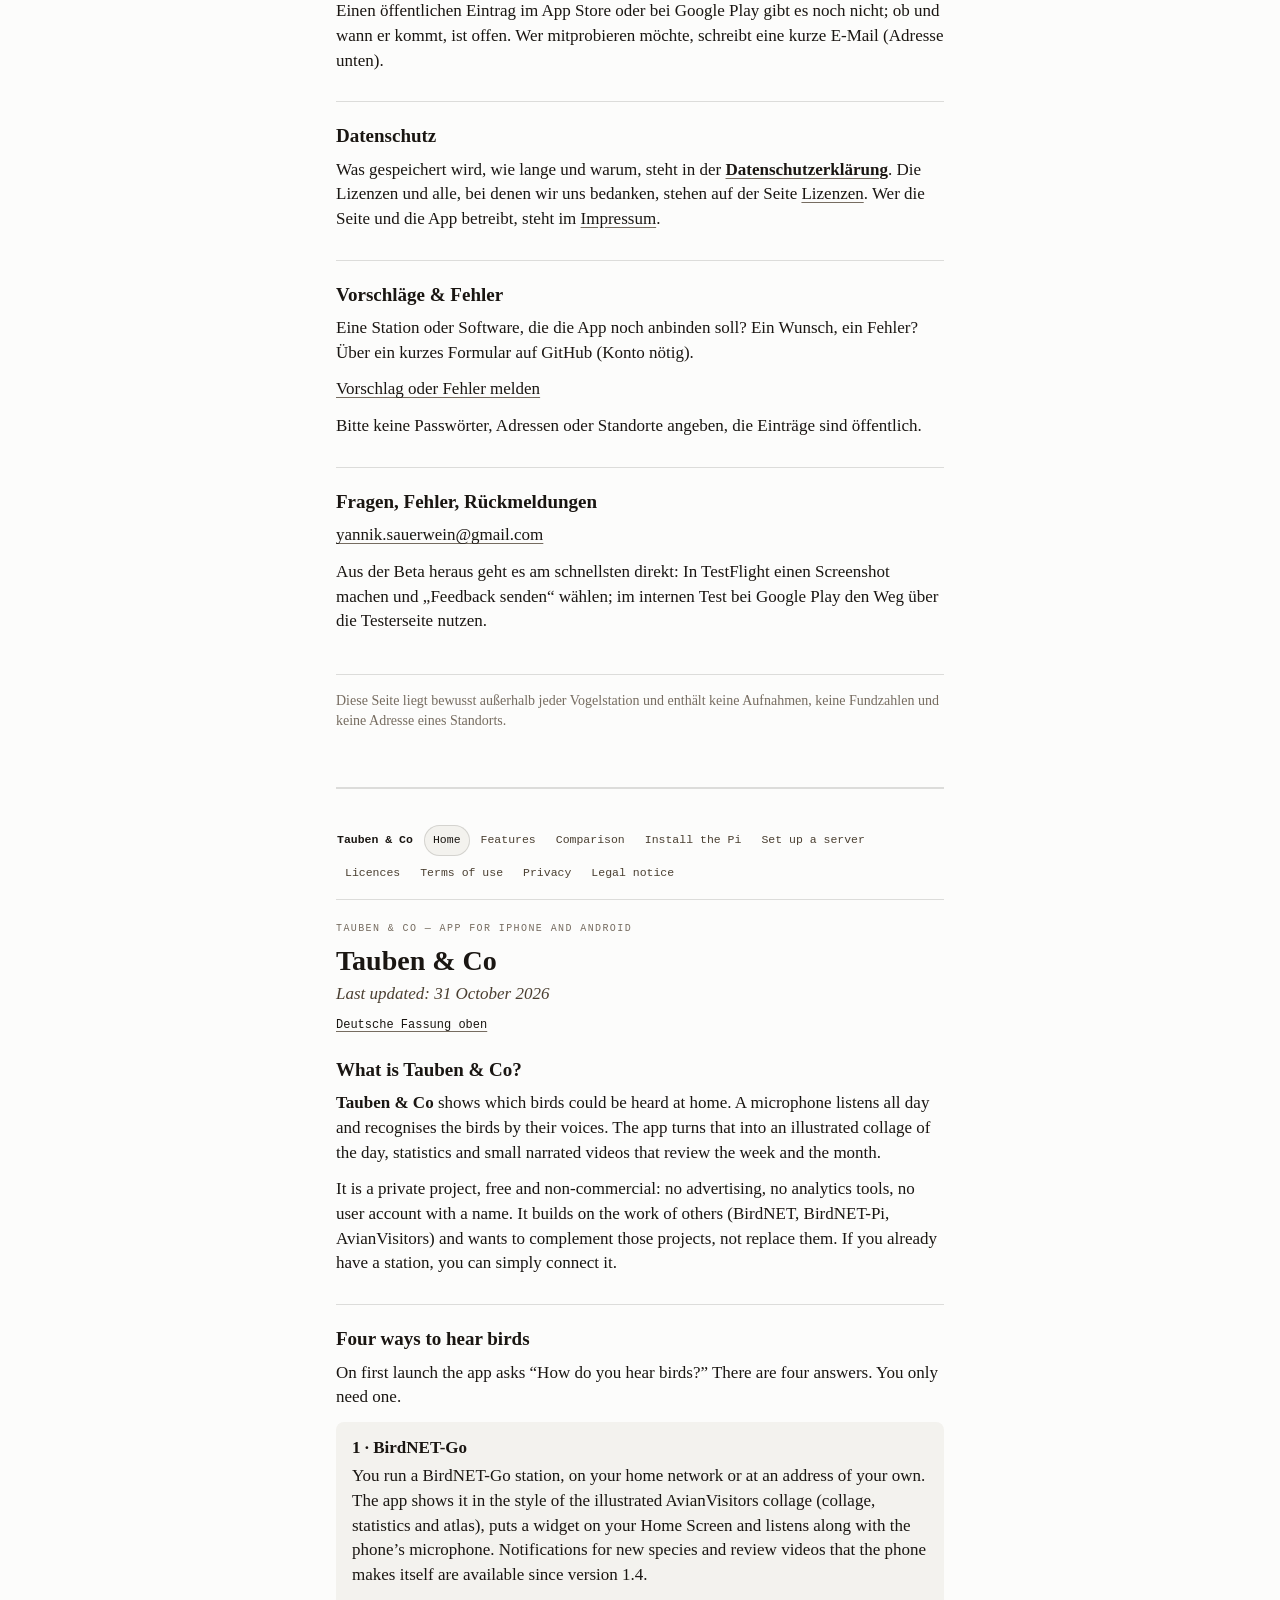
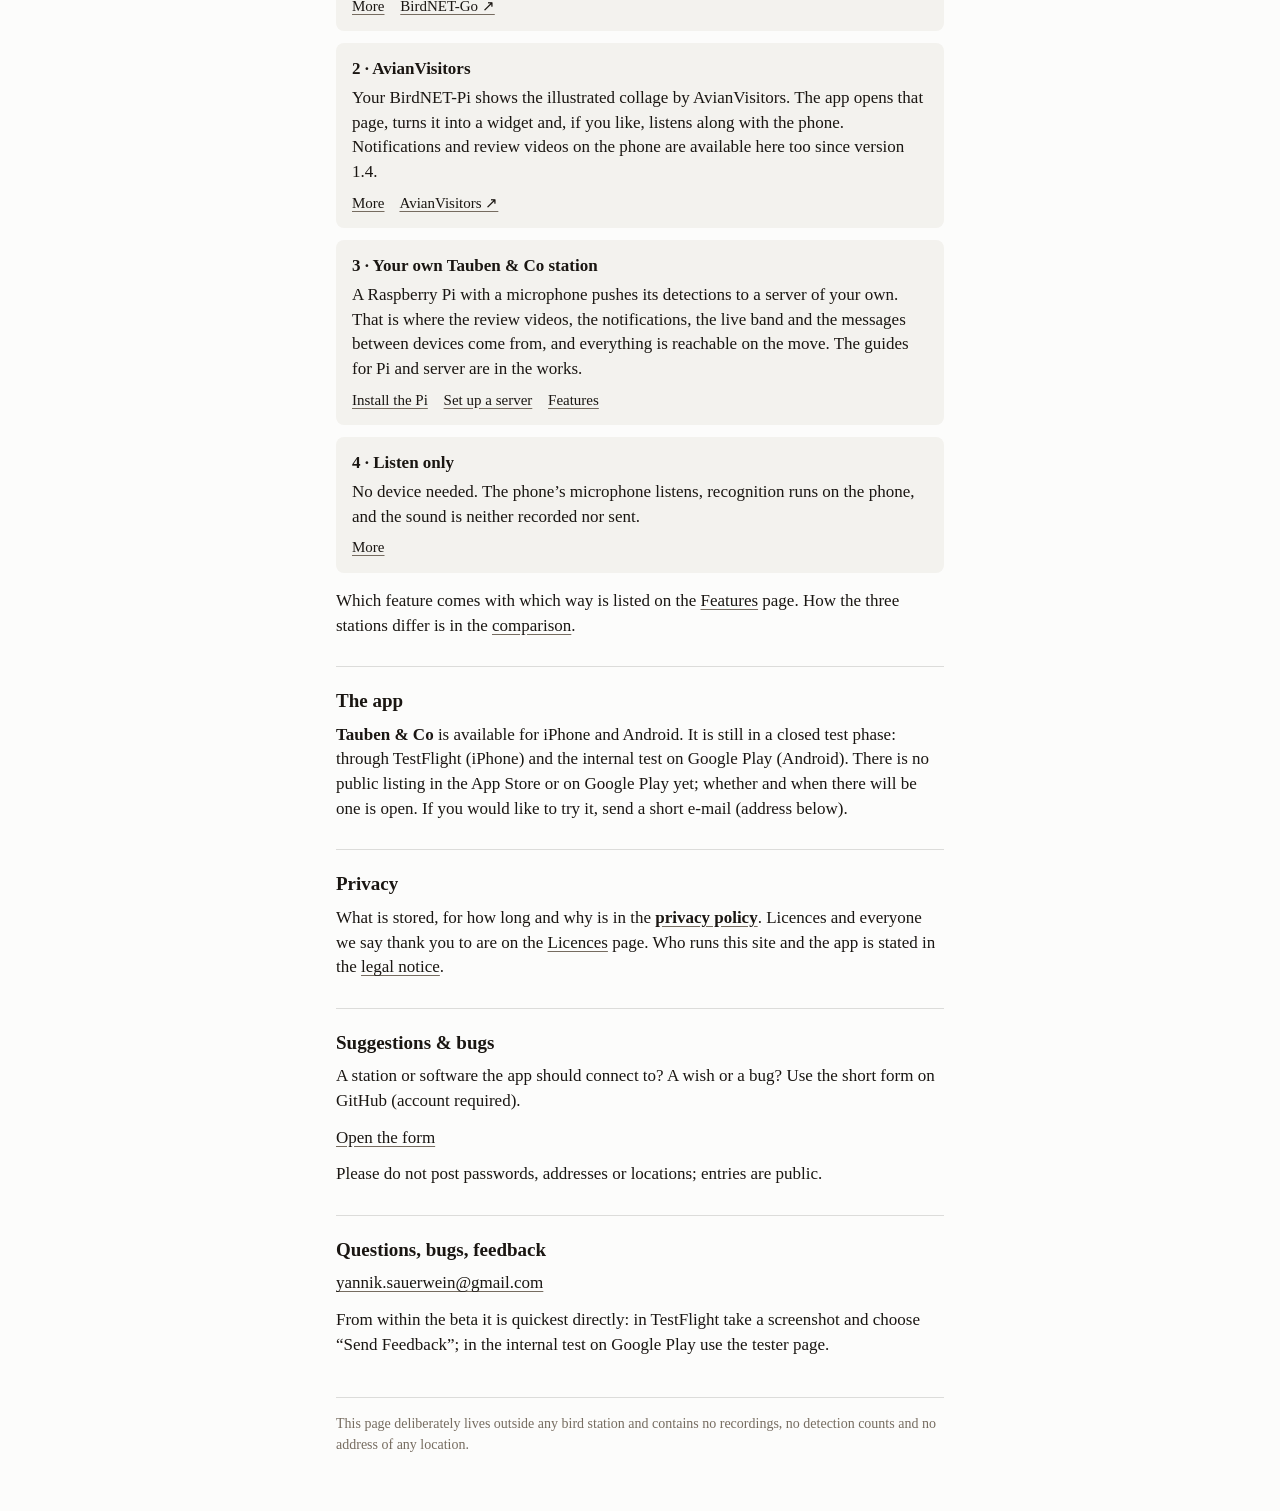
==== commit 12c4167b: "Version 1.4 ausgeliefert: Funktionen auf verfügbar, Texte in der Gegenwart Co-Authored-By: Claude Op" ====
--- a/index.html
+++ b/index.html
@@ -41,14 +41,14 @@
          Die App zeigt sie im Stil der gezeichneten Collage von AvianVisitors (Collage,
          Statistik und Atlas), legt ein Widget auf den Home-Bildschirm und hört mit dem
          Handy-Mikrofon mit. Mitteilungen bei neuen Arten und Rückblick-Videos, die das Handy
-         selbst baut, kommen ab Version 1.4.</p>
+         selbst baut, gibt es seit Version 1.4.</p>
       <p class="links"><a href="vergleich.html#go">Mehr dazu</a> <a href="https://github.com/tphakala/birdnet-go" rel="noopener">BirdNET-Go ↗</a></p>
     </li>
     <li class="weg" id="weg-avian">
       <h3>2 · AvianVisitors</h3>
       <p>Dein BirdNET-Pi zeigt die gezeichnete Collage von AvianVisitors. Die App öffnet diese
          Seite, macht ein Widget daraus und hört auf Wunsch mit dem Handy mit. Mitteilungen
-         und Rückblick-Videos auf dem Handy kommen auch hier ab Version 1.4.</p>
+         und Rückblick-Videos auf dem Handy gibt es auch hier seit Version 1.4.</p>
       <p class="links"><a href="vergleich.html#avian">Mehr dazu</a> <a href="https://github.com/Twarner491/AvianVisitors" rel="noopener">AvianVisitors ↗</a></p>
     </li>
     <li class="weg" id="weg-station">
@@ -146,14 +146,14 @@
          app shows it in the style of the illustrated AvianVisitors collage (collage, statistics
          and atlas), puts a widget on your Home Screen and listens along with the phone’s
          microphone. Notifications for new species and review videos that the phone makes
-         itself come with version 1.4.</p>
+         itself are available since version 1.4.</p>
       <p class="links"><a href="vergleich.html#go-en">More</a> <a href="https://github.com/tphakala/birdnet-go" rel="noopener">BirdNET-Go ↗</a></p>
     </li>
     <li class="weg">
       <h3>2 · AvianVisitors</h3>
       <p>Your BirdNET-Pi shows the illustrated collage by AvianVisitors. The app opens that
          page, turns it into a widget and, if you like, listens along with the phone.
-         Notifications and review videos on the phone come here with version 1.4 as well.</p>
+         Notifications and review videos on the phone are available here too since version 1.4.</p>
       <p class="links"><a href="vergleich.html#avian-en">More</a> <a href="https://github.com/Twarner491/AvianVisitors" rel="noopener">AvianVisitors ↗</a></p>
     </li>
     <li class="weg">
